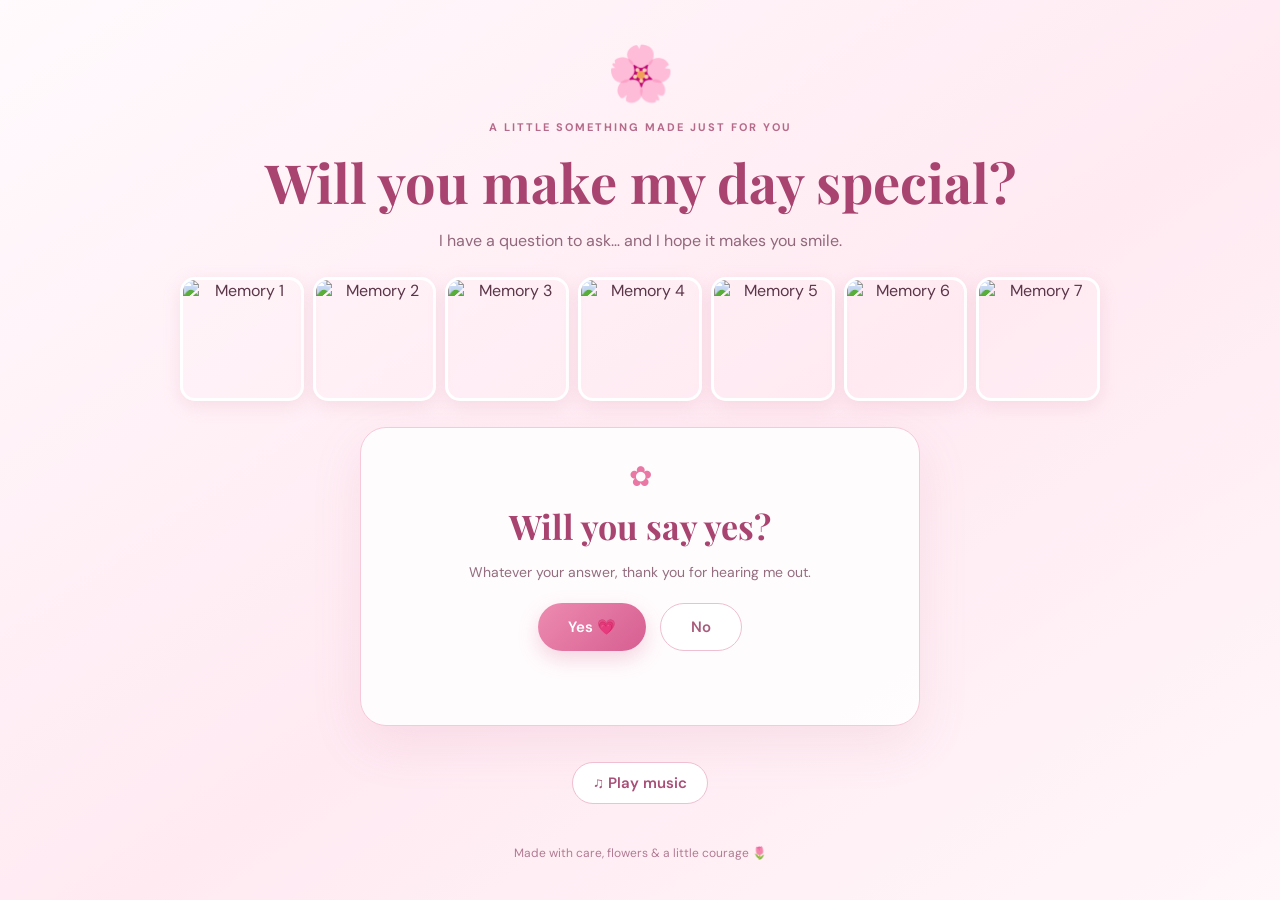
==== index.html @ 8a0b137a "Add files via upload" ====
<!DOCTYPE html>
<html lang="en">
<head>
  <meta charset="UTF-8">
  <meta name="viewport" content="width=device-width, initial-scale=1.0">
  <title>A Little Question for You 🌷</title>
  <link rel="stylesheet" href="style.css">
</head>
<body>
  <div class="petals" aria-hidden="true"></div>
  <main class="page">
    <div class="flower">🌸</div>
    <p class="eyebrow">A little something made just for you</p>
    <h1>Will you make my day special?</h1>
    <p class="intro">I have a question to ask… and I hope it makes you smile.</p>

    <section class="gallery" aria-label="Our memories">
      <img src="assets/images/a.jpg" alt="Memory 1">
      <img src="assets/images/b.jpg" alt="Memory 2">
      <img src="assets/images/c.jpg" alt="Memory 3">
      <img src="assets/images/d.jpg" alt="Memory 4">
      <img src="assets/images/e.jpg" alt="Memory 5">
      <img src="assets/images/f.jpg" alt="Memory 6">
      <img src="assets/images/g.jpg" alt="Memory 7">
    </section>

    <div class="question-card">
      <div class="tiny-flower">✿</div>
      <h2>Will you say yes?</h2>
      <p class="subtext">Whatever your answer, thank you for hearing me out.</p>
      <div class="actions">
        <button id="yesBtn" class="yes-btn">Yes 💗</button>
        <button id="noBtn" class="no-btn">No</button>
      </div>
      <p id="response" class="response" aria-live="polite"></p>
    </div>

    <button id="musicBtn" class="music-btn" type="button">♫ Play music</button>
    <audio id="bgMusic" src="assets/music/music.mp3" loop></audio>
    <footer>Made with care, flowers & a little courage 🌷</footer>
  </main>
  <script src="script.js"></script>
</body>
</html>
---- style.css ----
@import url('https://fonts.googleapis.com/css2?family=DM+Sans:wght@400;500;600;700&family=Playfair+Display:wght@600;700&display=swap');
:root{--pink:#e978a4;--deep:#b84f7c;--pale:#fff0f5;--ink:#5b3548}
*{box-sizing:border-box}
body{margin:0;min-height:100vh;color:var(--ink);font-family:'DM Sans',sans-serif;background:linear-gradient(145deg,#fffafd,#ffeaf2 55%,#fff7fa);overflow-x:hidden}
.page{width:min(920px,92%);margin:auto;padding:38px 0 24px;text-align:center;position:relative}
.flower{font-size:54px;animation:float 3s ease-in-out infinite}
.eyebrow{letter-spacing:2px;text-transform:uppercase;font-size:11px;color:#b66a89;font-weight:700}
h1,h2{font-family:'Playfair Display',serif}
h1{font-size:clamp(32px,6vw,54px);margin:12px 0;color:#a94470}
.intro{color:#93677b;margin:0 auto 25px;max-width:520px}
.gallery{display:grid;grid-template-columns:repeat(7,1fr);gap:9px;margin:26px 0}
.gallery img{width:100%;aspect-ratio:1;object-fit:cover;border-radius:15px;border:3px solid white;box-shadow:0 5px 18px #d78ba533}
.question-card{max-width:560px;margin:20px auto;padding:30px 22px;background:#ffffffd9;border:1px solid #f6c8d9;border-radius:26px;box-shadow:0 18px 50px #c96d9220}
.tiny-flower{font-size:28px;color:var(--pink)}
h2{font-size:34px;margin:8px 0;color:#a94470}
.subtext{font-size:14px;color:#946d7f}
.actions{display:flex;justify-content:center;gap:14px;margin-top:22px;flex-wrap:wrap}
button{font:600 15px 'DM Sans',sans-serif;border:0;border-radius:999px;padding:13px 30px;cursor:pointer;transition:transform .18s,box-shadow .18s}
button:hover{transform:translateY(-2px)}
.yes-btn{background:linear-gradient(135deg,#ed8bb0,#d65e91);color:white;box-shadow:0 8px 20px #d65e9140}
.no-btn{background:#fff;color:#a85c7b;border:1px solid #efbfd1}
.response{min-height:26px;margin:18px 0 0;color:#b34878;font-weight:600}
.music-btn{margin:16px auto;background:#fff;color:#a84e77;border:1px solid #f0bfd1;padding:10px 20px}
footer{font-size:12px;color:#b17b92;margin-top:25px}
@keyframes float{50%{transform:translateY(-8px) rotate(5deg)}}
@media(max-width:650px){.gallery{grid-template-columns:repeat(4,1fr)}.gallery img:nth-child(n+5){display:none}.question-card{padding:25px 16px}}
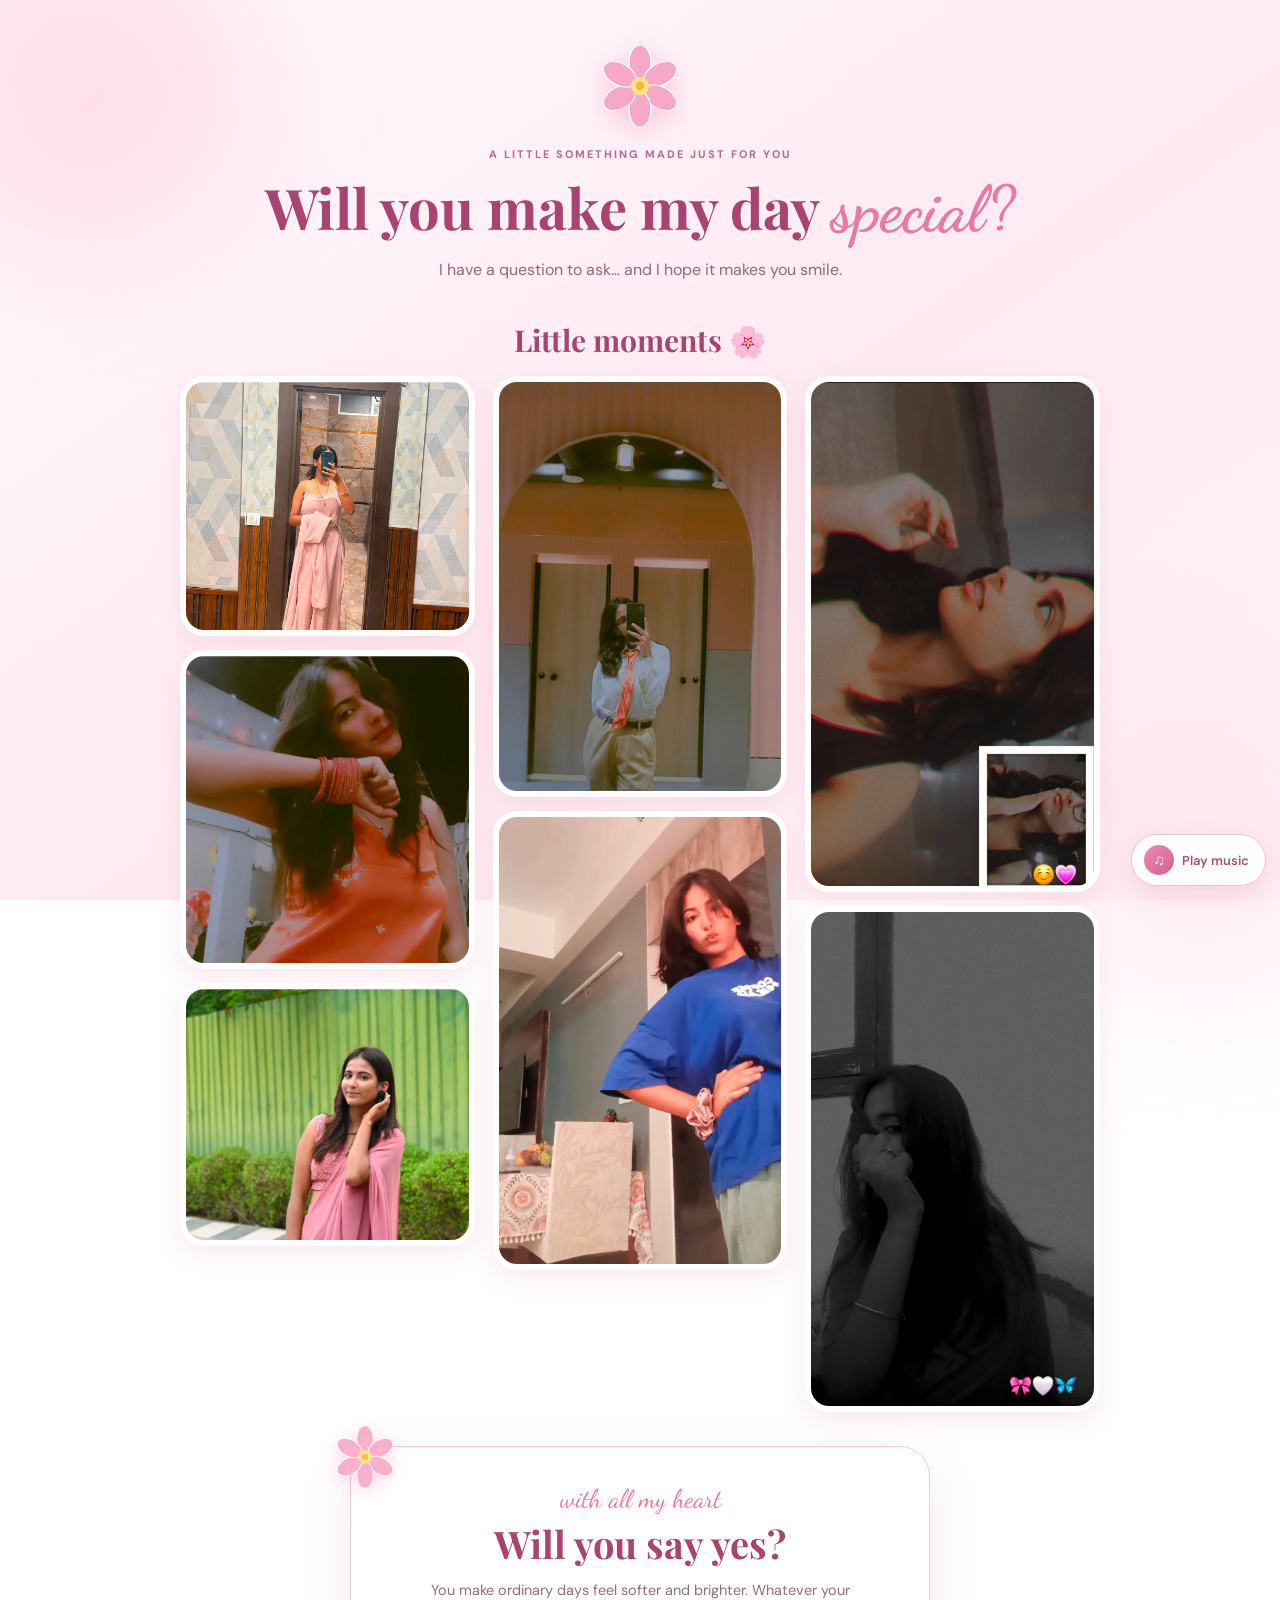
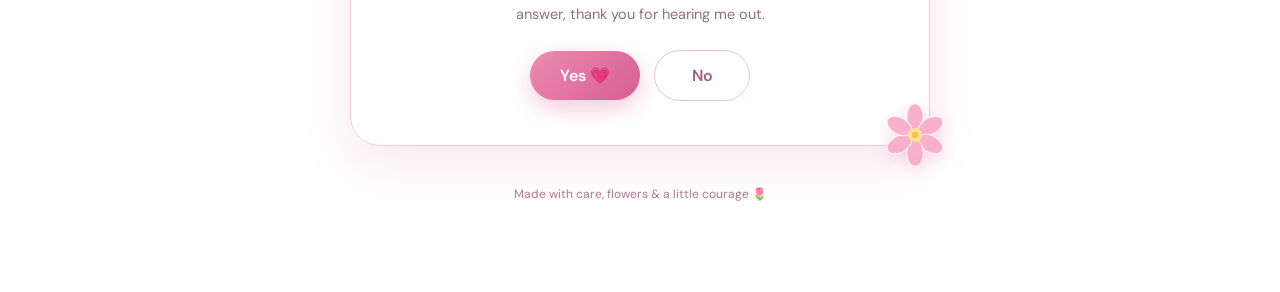
==== commit def658a0: "Enhance index.html with new features and structure Added theme color meta tag, improved accessibilit" ====
--- a/index.html
+++ b/index.html
@@ -3,42 +3,126 @@
 <head>
   <meta charset="UTF-8">
   <meta name="viewport" content="width=device-width, initial-scale=1.0">
+  <meta name="theme-color" content="#ffeaf2">
   <title>A Little Question for You 🌷</title>
+  <link rel="preconnect" href="https://fonts.googleapis.com">
+  <link rel="preconnect" href="https://fonts.gstatic.com" crossorigin>
+  <link href="https://fonts.googleapis.com/css2?family=DM+Sans:wght@400;500;600;700&family=Dancing+Script:wght@600;700&family=Playfair+Display:wght@600;700&display=swap" rel="stylesheet">
   <link rel="stylesheet" href="style.css">
 </head>
 <body>
-  <div class="petals" aria-hidden="true"></div>
+
+  <!-- Reusable flower illustration -->
+  <svg width="0" height="0" style="position:absolute" aria-hidden="true">
+    <defs>
+      <symbol id="flower" viewBox="0 0 100 100">
+        <g fill="#f7a8c6" stroke="#fff" stroke-width="1.5">
+          <ellipse cx="50" cy="22" rx="13" ry="21"/>
+          <ellipse cx="50" cy="22" rx="13" ry="21" transform="rotate(60 50 50)"/>
+          <ellipse cx="50" cy="22" rx="13" ry="21" transform="rotate(120 50 50)"/>
+          <ellipse cx="50" cy="22" rx="13" ry="21" transform="rotate(180 50 50)"/>
+          <ellipse cx="50" cy="22" rx="13" ry="21" transform="rotate(240 50 50)"/>
+          <ellipse cx="50" cy="22" rx="13" ry="21" transform="rotate(300 50 50)"/>
+        </g>
+        <circle cx="50" cy="50" r="11" fill="#ffe08a"/>
+        <circle cx="50" cy="50" r="5" fill="#f4b942"/>
+      </symbol>
+    </defs>
+  </svg>
+
+  <div class="glow glow-a" aria-hidden="true"></div>
+  <div class="glow glow-b" aria-hidden="true"></div>
+  <div id="petals" class="petals" aria-hidden="true"></div>
+
+  <!-- Music player -->
+  <button id="musicBtn" class="music-btn" type="button" aria-label="Play music">
+    <span class="music-icon" aria-hidden="true">♫</span>
+    <span id="musicLabel" class="music-label">Play music</span>
+  </button>
+  <audio id="bgMusic" src="assets/music/music.mp3" loop preload="none"></audio>
+
   <main class="page">
-    <div class="flower">🌸</div>
-    <p class="eyebrow">A little something made just for you</p>
-    <h1>Will you make my day special?</h1>
-    <p class="intro">I have a question to ask… and I hope it makes you smile.</p>
 
-    <section class="gallery" aria-label="Our memories">
-      <img src="assets/images/a.jpg" alt="Memory 1">
-      <img src="assets/images/b.jpg" alt="Memory 2">
-      <img src="assets/images/c.jpg" alt="Memory 3">
-      <img src="assets/images/d.jpg" alt="Memory 4">
-      <img src="assets/images/e.jpg" alt="Memory 5">
-      <img src="assets/images/f.jpg" alt="Memory 6">
-      <img src="assets/images/g.jpg" alt="Memory 7">
+    <!-- Hero -->
+    <header class="hero">
+      <svg class="hero-flower" aria-hidden="true"><use href="#flower"/></svg>
+      <p class="eyebrow">A little something made just for you</p>
+      <h1>Will you make my day <span class="script">special?</span></h1>
+      <p class="intro">I have a question to ask… and I hope it makes you smile.</p>
+    </header>
+
+    <!-- Gallery -->
+    <section class="section" aria-labelledby="memTitle">
+      <h2 id="memTitle" class="section-title">Little moments 🌸</h2>
+      <div id="gallery" class="gallery">
+        <figure data-name="a.jpg"><img src="assets/images/a.jpg" alt="Memory 1" loading="lazy" decoding="async"></figure>
+        <figure data-name="b.jpg"><img src="assets/images/b.jpg" alt="Memory 2" loading="lazy" decoding="async"></figure>
+        <figure data-name="c.jpg"><img src="assets/images/c.jpg" alt="Memory 3" loading="lazy" decoding="async"></figure>
+        <figure data-name="d.jpg"><img src="assets/images/d.jpg" alt="Memory 4" loading="lazy" decoding="async"></figure>
+        <figure data-name="e.jpg"><img src="assets/images/e.jpg" alt="Memory 5" loading="lazy" decoding="async"></figure>
+        <figure data-name="f.jpg"><img src="assets/images/f.jpg" alt="Memory 6" loading="lazy" decoding="async"></figure>
+        <figure data-name="g.jpg"><img src="assets/images/g.jpg" alt="Memory 7" loading="lazy" decoding="async"></figure>
+      </div>
     </section>
 
-    <div class="question-card">
-      <div class="tiny-flower">✿</div>
-      <h2>Will you say yes?</h2>
-      <p class="subtext">Whatever your answer, thank you for hearing me out.</p>
-      <div class="actions">
-        <button id="yesBtn" class="yes-btn">Yes 💗</button>
-        <button id="noBtn" class="no-btn">No</button>
+    <!-- Proposal card -->
+    <section class="section" aria-labelledby="askTitle">
+      <div id="card" class="card">
+        <svg class="corner corner-tl" aria-hidden="true"><use href="#flower"/></svg>
+        <svg class="corner corner-br" aria-hidden="true"><use href="#flower"/></svg>
+
+        <p class="script card-script">with all my heart</p>
+        <h2 id="askTitle" class="card-title">Will you say yes?</h2>
+        <p class="subtext">You make ordinary days feel softer and brighter. Whatever your answer, thank you for hearing me out.</p>
+
+        <div id="reasonBox" class="reason-box" hidden>
+          <div class="counter-row">
+            <span id="counter" class="counter">0 / 100</span>
+          </div>
+          <div class="progress" role="progressbar" aria-valuemin="0" aria-valuemax="100" aria-valuenow="0">
+            <div id="bar" class="bar"></div>
+          </div>
+          <p id="reasonText" class="reason-text" aria-live="polite"></p>
+        </div>
+
+        <div id="finalMsg" class="final-msg" hidden>
+          <p>💗 You've read all 100 reasons now.</p>
+          <p>Whatever you choose is completely yours, and I'll respect it. Thank you for giving this your time. Both buttons are still here for you.</p>
+        </div>
+
+        <div class="actions">
+          <button id="yesBtn" class="btn yes-btn" type="button">Yes 💗</button>
+          <button id="noBtn" class="btn no-btn" type="button">No</button>
+        </div>
       </div>
-      <p id="response" class="response" aria-live="polite"></p>
+    </section>
+
+    <footer class="footer">Made with care, flowers &amp; a little courage 🌷</footer>
+  </main>
+
+  <!-- Lightbox -->
+  <div id="lightbox" class="lightbox" role="dialog" aria-modal="true" aria-label="Photo preview" hidden>
+    <button id="lbClose" class="lb-btn lb-close" type="button" aria-label="Close">✕</button>
+    <button id="lbPrev" class="lb-btn lb-prev" type="button" aria-label="Previous photo">‹</button>
+    <figure class="lb-figure">
+      <img id="lbImg" src="" alt="">
+      <figcaption id="lbCap" class="lb-cap"></figcaption>
+    </figure>
+    <button id="lbNext" class="lb-btn lb-next" type="button" aria-label="Next photo">›</button>
+  </div>
+
+  <!-- YES success screen -->
+  <div id="success" class="success" role="dialog" aria-modal="true" aria-labelledby="successTitle" hidden>
+    <div id="hearts" class="hearts" aria-hidden="true"></div>
+    <div class="success-card">
+      <svg class="success-flower" aria-hidden="true"><use href="#flower"/></svg>
+      <h2 id="successTitle" class="success-title">Thank you 💖</h2>
+      <p class="success-text">You just made me the happiest person today. I promise to make you smile, every single day.</p>
+      <p class="success-sub">This moment is going to stay with me forever. 🌷</p>
+      <button id="successClose" class="btn yes-btn" type="button">Back to our memories</button>
     </div>
+  </div>
 
-    <button id="musicBtn" class="music-btn" type="button">♫ Play music</button>
-    <audio id="bgMusic" src="assets/music/music.mp3" loop></audio>
-    <footer>Made with care, flowers & a little courage 🌷</footer>
-  </main>
   <script src="script.js"></script>
 </body>
 </html>
--- a/style.css
+++ b/style.css
@@ -1,26 +1,198 @@
-@import url('https://fonts.googleapis.com/css2?family=DM+Sans:wght@400;500;600;700&family=Playfair+Display:wght@600;700&display=swap');
-:root{--pink:#e978a4;--deep:#b84f7c;--pale:#fff0f5;--ink:#5b3548}
-*{box-sizing:border-box}
-body{margin:0;min-height:100vh;color:var(--ink);font-family:'DM Sans',sans-serif;background:linear-gradient(145deg,#fffafd,#ffeaf2 55%,#fff7fa);overflow-x:hidden}
-.page{width:min(920px,92%);margin:auto;padding:38px 0 24px;text-align:center;position:relative}
-.flower{font-size:54px;animation:float 3s ease-in-out infinite}
-.eyebrow{letter-spacing:2px;text-transform:uppercase;font-size:11px;color:#b66a89;font-weight:700}
-h1,h2{font-family:'Playfair Display',serif}
-h1{font-size:clamp(32px,6vw,54px);margin:12px 0;color:#a94470}
-.intro{color:#93677b;margin:0 auto 25px;max-width:520px}
-.gallery{display:grid;grid-template-columns:repeat(7,1fr);gap:9px;margin:26px 0}
-.gallery img{width:100%;aspect-ratio:1;object-fit:cover;border-radius:15px;border:3px solid white;box-shadow:0 5px 18px #d78ba533}
-.question-card{max-width:560px;margin:20px auto;padding:30px 22px;background:#ffffffd9;border:1px solid #f6c8d9;border-radius:26px;box-shadow:0 18px 50px #c96d9220}
-.tiny-flower{font-size:28px;color:var(--pink)}
-h2{font-size:34px;margin:8px 0;color:#a94470}
-.subtext{font-size:14px;color:#946d7f}
-.actions{display:flex;justify-content:center;gap:14px;margin-top:22px;flex-wrap:wrap}
-button{font:600 15px 'DM Sans',sans-serif;border:0;border-radius:999px;padding:13px 30px;cursor:pointer;transition:transform .18s,box-shadow .18s}
-button:hover{transform:translateY(-2px)}
-.yes-btn{background:linear-gradient(135deg,#ed8bb0,#d65e91);color:white;box-shadow:0 8px 20px #d65e9140}
-.no-btn{background:#fff;color:#a85c7b;border:1px solid #efbfd1}
-.response{min-height:26px;margin:18px 0 0;color:#b34878;font-weight:600}
-.music-btn{margin:16px auto;background:#fff;color:#a84e77;border:1px solid #f0bfd1;padding:10px 20px}
-footer{font-size:12px;color:#b17b92;margin-top:25px}
-@keyframes float{50%{transform:translateY(-8px) rotate(5deg)}}
-@media(max-width:650px){.gallery{grid-template-columns:repeat(4,1fr)}.gallery img:nth-child(n+5){display:none}.question-card{padding:25px 16px}}
+:root{
+  --pink:#e978a4;
+  --pink-soft:#f7a8c6;
+  --deep:#b84f7c;
+  --pale:#fff0f5;
+  --ink:#5b3548;
+  --muted:#93677b;
+  --card:#ffffffe6;
+  --shadow:0 18px 50px #c96d9226;
+}
+*{box-sizing:border-box;-webkit-tap-highlight-color:transparent}
+html{scroll-behavior:smooth}
+body{
+  margin:0;min-height:100vh;color:var(--ink);
+  font-family:'DM Sans',system-ui,sans-serif;
+  background:linear-gradient(145deg,#fffafd,#ffeaf2 55%,#fff7fa);
+  background-attachment:fixed;
+  overflow-x:hidden;
+}
+[hidden]{display:none !important}
+h1,h2{font-family:'Playfair Display',serif;margin:0}
+.script{font-family:'Dancing Script',cursive}
+
+/* Soft glowing blobs */
+.glow{position:fixed;width:340px;height:340px;border-radius:50%;filter:blur(70px);opacity:.45;pointer-events:none;z-index:0;animation:glow 9s ease-in-out infinite}
+.glow-a{background:#ffc2da;top:-90px;left:-90px}
+.glow-b{background:#ffd9e8;bottom:-100px;right:-90px;animation-delay:-4s}
+@keyframes glow{50%{transform:scale(1.18)}}
+
+/* Falling petals */
+.petals{position:fixed;inset:0;pointer-events:none;overflow:hidden;z-index:1}
+.petal{
+  position:absolute;top:-40px;opacity:0;will-change:transform;
+  animation:fall linear infinite;
+}
+@keyframes fall{
+  0%{transform:translate3d(0,-40px,0) rotate(0deg);opacity:0}
+  10%{opacity:.85}
+  90%{opacity:.7}
+  100%{transform:translate3d(var(--drift,40px),108vh,0) rotate(540deg);opacity:0}
+}
+
+.page{position:relative;z-index:2;width:min(920px,92%);margin:0 auto;padding:34px 0 40px;text-align:center}
+
+/* Hero */
+.hero{padding:10px 0 6px}
+.hero-flower{width:84px;height:84px;animation:spin 18s linear infinite;filter:drop-shadow(0 6px 12px #e978a455)}
+@keyframes spin{to{transform:rotate(360deg)}}
+.eyebrow{letter-spacing:2px;text-transform:uppercase;font-size:11px;color:#b66a89;font-weight:700;margin:14px 0 0}
+h1{font-size:clamp(32px,7vw,56px);margin:12px 0;color:#a94470;line-height:1.15}
+h1 .script{font-size:1.15em;color:var(--pink);font-weight:700}
+.intro{color:var(--muted);margin:0 auto;max-width:520px}
+
+/* Sections */
+.section{margin-top:34px}
+.section-title{font-size:clamp(22px,4.5vw,30px);color:#a94470;margin-bottom:16px}
+
+/* Gallery (original proportions, no cropping) */
+.gallery{columns:2;column-gap:14px}
+@media(min-width:700px){.gallery{columns:3;column-gap:18px}}
+.gallery figure{
+  break-inside:avoid;margin:0 0 14px;padding:6px;background:#fff;
+  border-radius:24px;box-shadow:0 8px 24px #d78ba52e;cursor:zoom-in;
+  opacity:0;transform:translateY(26px) scale(.97);
+  transition:opacity .7s ease,transform .7s ease,box-shadow .3s ease;
+}
+.gallery figure.show{opacity:1;transform:none}
+.gallery figure.show:hover{transform:translateY(-4px) scale(1.02);box-shadow:0 14px 34px #d78ba54d}
+.gallery img{display:block;width:100%;height:auto;border-radius:18px}
+.gallery figure.missing{cursor:default}
+.gallery figure.missing img{display:none}
+.gallery figure.missing::after{
+  content:attr(data-name);display:grid;place-items:center;min-height:190px;
+  border-radius:18px;background:linear-gradient(135deg,#ffe3ee,#fff6fa);
+  color:#c27a98;font-weight:600;
+}
+
+/* Card */
+.card{
+  position:relative;max-width:580px;margin:0 auto;padding:36px 22px 30px;
+  background:var(--card);border:1px solid #f6c8d9;border-radius:30px;
+  box-shadow:var(--shadow);backdrop-filter:blur(6px);-webkit-backdrop-filter:blur(6px);
+}
+.corner{position:absolute;width:64px;height:64px;opacity:.9;pointer-events:none;filter:drop-shadow(0 4px 8px #e978a44d)}
+.corner-tl{top:-22px;left:-18px;animation:spin 22s linear infinite}
+.corner-br{bottom:-22px;right:-18px;animation:spin 26s linear infinite reverse}
+.card-script{font-size:26px;color:var(--pink);margin:0}
+.card-title{font-size:clamp(28px,6vw,38px);color:#a94470;margin:4px 0 10px}
+.subtext{font-size:14.5px;line-height:1.6;color:#946d7f;margin:0 auto;max-width:430px}
+
+/* NO reasons */
+.reason-box{margin-top:20px;padding:16px 14px;background:var(--pale);border-radius:20px;border:1px solid #f6d3e0}
+.counter{font-size:13px;font-weight:700;color:var(--deep);letter-spacing:1px}
+.progress{height:7px;margin:9px 0 12px;background:#fadbe7;border-radius:99px;overflow:hidden}
+.bar{height:100%;width:0;border-radius:99px;background:linear-gradient(90deg,#f7a8c6,#d65e91);transition:width .5s ease}
+.reason-text{margin:0;min-height:52px;display:flex;align-items:center;justify-content:center;font-size:16px;line-height:1.5;font-weight:600;color:#b34878}
+.reason-text.swap{animation:swapIn .55s ease}
+@keyframes swapIn{from{opacity:0;transform:translateY(12px) scale(.97)}to{opacity:1;transform:none}}
+
+.final-msg{margin-top:16px;padding:16px;border-radius:20px;background:linear-gradient(135deg,#fff,#ffeaf2);border:1px solid #f3bcd1;color:#a94470;animation:swapIn .8s ease}
+.final-msg p{margin:0 0 8px;line-height:1.55;font-size:14.5px}
+.final-msg p:first-child{font-weight:700;font-size:16px}
+.final-msg p:last-child{margin:0}
+
+/* Buttons */
+.actions{display:flex;justify-content:center;align-items:center;gap:14px;margin-top:24px;padding-bottom:14px;flex-wrap:nowrap}
+.btn{
+  font:600 16px 'DM Sans',sans-serif;border:0;border-radius:999px;
+  padding:14px 30px;min-height:48px;min-width:96px;cursor:pointer;
+  transition:transform .35s cubic-bezier(.3,1.4,.5,1),box-shadow .2s;
+}
+.yes-btn{background:linear-gradient(135deg,#ed8bb0,#d65e91);color:#fff;box-shadow:0 8px 22px #d65e9150}
+.yes-btn:hover{transform:translateY(-2px) scale(1.04);box-shadow:0 12px 28px #d65e9166}
+.yes-btn:disabled{opacity:.9;cursor:default;transform:none}
+.no-btn{
+  background:#fff;color:#a85c7b;border:1px solid #efbfd1;
+  transform:translate(var(--tx,0px),var(--ty,0px));
+}
+.no-btn:hover{transform:translate(var(--tx,0px),var(--ty,0px)) scale(1.04)}
+.btn:active{filter:brightness(.97)}
+.btn:focus-visible,.music-btn:focus-visible,.lb-btn:focus-visible{outline:3px solid #f08ab3;outline-offset:3px}
+
+.card.answered .no-btn{display:none}
+
+/* Music */
+.music-btn{
+  position:fixed;right:14px;bottom:14px;z-index:60;display:flex;align-items:center;gap:8px;
+  padding:10px 16px 10px 12px;border:1px solid #f0bfd1;border-radius:999px;
+  background:#ffffffee;color:#a84e77;font:600 13px 'DM Sans',sans-serif;cursor:pointer;
+  box-shadow:0 8px 22px #d78ba53d;backdrop-filter:blur(6px);-webkit-backdrop-filter:blur(6px);
+}
+.music-icon{
+  display:grid;place-items:center;width:30px;height:30px;border-radius:50%;
+  background:linear-gradient(135deg,#ed8bb0,#d65e91);color:#fff;font-size:15px;
+}
+.music-btn.playing .music-icon{animation:pulse 1.4s ease-in-out infinite}
+@keyframes pulse{50%{transform:scale(1.18);box-shadow:0 0 0 7px #e978a42b}}
+
+.footer{font-size:12px;color:#b17b92;margin-top:40px;padding-bottom:50px}
+
+/* Lightbox */
+.lightbox{
+  position:fixed;inset:0;z-index:90;display:flex;align-items:center;justify-content:center;
+  background:#3d1a2ceb;animation:fadeIn .3s ease;
+}
+.lb-figure{margin:0;max-width:92vw;text-align:center}
+.lb-figure img{
+  display:block;max-width:92vw;max-height:80vh;width:auto;height:auto;
+  border:6px solid #fff;border-radius:22px;box-shadow:0 20px 60px #0006;
+  animation:zoomIn .35s ease;
+}
+.lb-cap{margin-top:12px;color:#ffd9e8;font-size:13px}
+.lb-btn{
+  position:absolute;border:0;cursor:pointer;color:#fff;background:#ffffff26;
+  width:46px;height:46px;border-radius:50%;font-size:24px;line-height:1;
+  display:grid;place-items:center;transition:background .2s;
+}
+.lb-btn:hover{background:#ffffff45}
+.lb-close{top:16px;right:16px;font-size:18px}
+.lb-prev{left:10px;top:50%;transform:translateY(-50%)}
+.lb-next{right:10px;top:50%;transform:translateY(-50%)}
+@keyframes fadeIn{from{opacity:0}to{opacity:1}}
+@keyframes zoomIn{from{opacity:0;transform:scale(.92)}to{opacity:1;transform:none}}
+
+/* Success screen */
+.success{
+  position:fixed;inset:0;z-index:100;display:flex;align-items:center;justify-content:center;padding:20px;
+  background:radial-gradient(circle at 50% 30%,#fff5f9,#ffd3e5 70%,#ffc0d8);
+  animation:fadeIn .6s ease;overflow:hidden;
+}
+.hearts{position:absolute;inset:0;pointer-events:none}
+.heart{position:absolute;bottom:-50px;opacity:0;will-change:transform;animation:rise linear infinite}
+@keyframes rise{
+  0%{transform:translate3d(0,0,0) scale(.7);opacity:0}
+  12%{opacity:.9}
+  100%{transform:translate3d(var(--drift,30px),-112vh,0) scale(1.15);opacity:0}
+}
+.success-card{
+  position:relative;max-width:460px;padding:34px 24px;text-align:center;
+  background:#ffffffdd;border:1px solid #f6c8d9;border-radius:32px;
+  box-shadow:0 24px 70px #c96d9240;animation:pop .8s cubic-bezier(.2,1.3,.4,1);
+}
+@keyframes pop{from{opacity:0;transform:scale(.7)}to{opacity:1;transform:none}}
+.success-flower{width:90px;height:90px;animation:spin 14s linear infinite;filter:drop-shadow(0 6px 14px #e978a466)}
+.success-title{font-size:clamp(32px,8vw,44px);color:#a94470;margin:10px 0}
+.success-text{font-size:17px;line-height:1.6;color:#7a4a60;margin:0 0 10px}
+.success-sub{font-size:14px;color:#a97890;margin:0 0 22px}
+
+@media(max-width:480px){
+  .page{padding-top:26px}
+  .card{padding:32px 16px 26px}
+  .btn{padding:13px 26px}
+  .music-label{display:none}
+  .music-btn{padding:8px}
+}
+@media(prefers-reduced-motion:reduce){
+  *,*::before,*::after{animation-duration:.01ms !important;animation-iteration-count:1 !important;transition-duration:.01ms !important}
+}
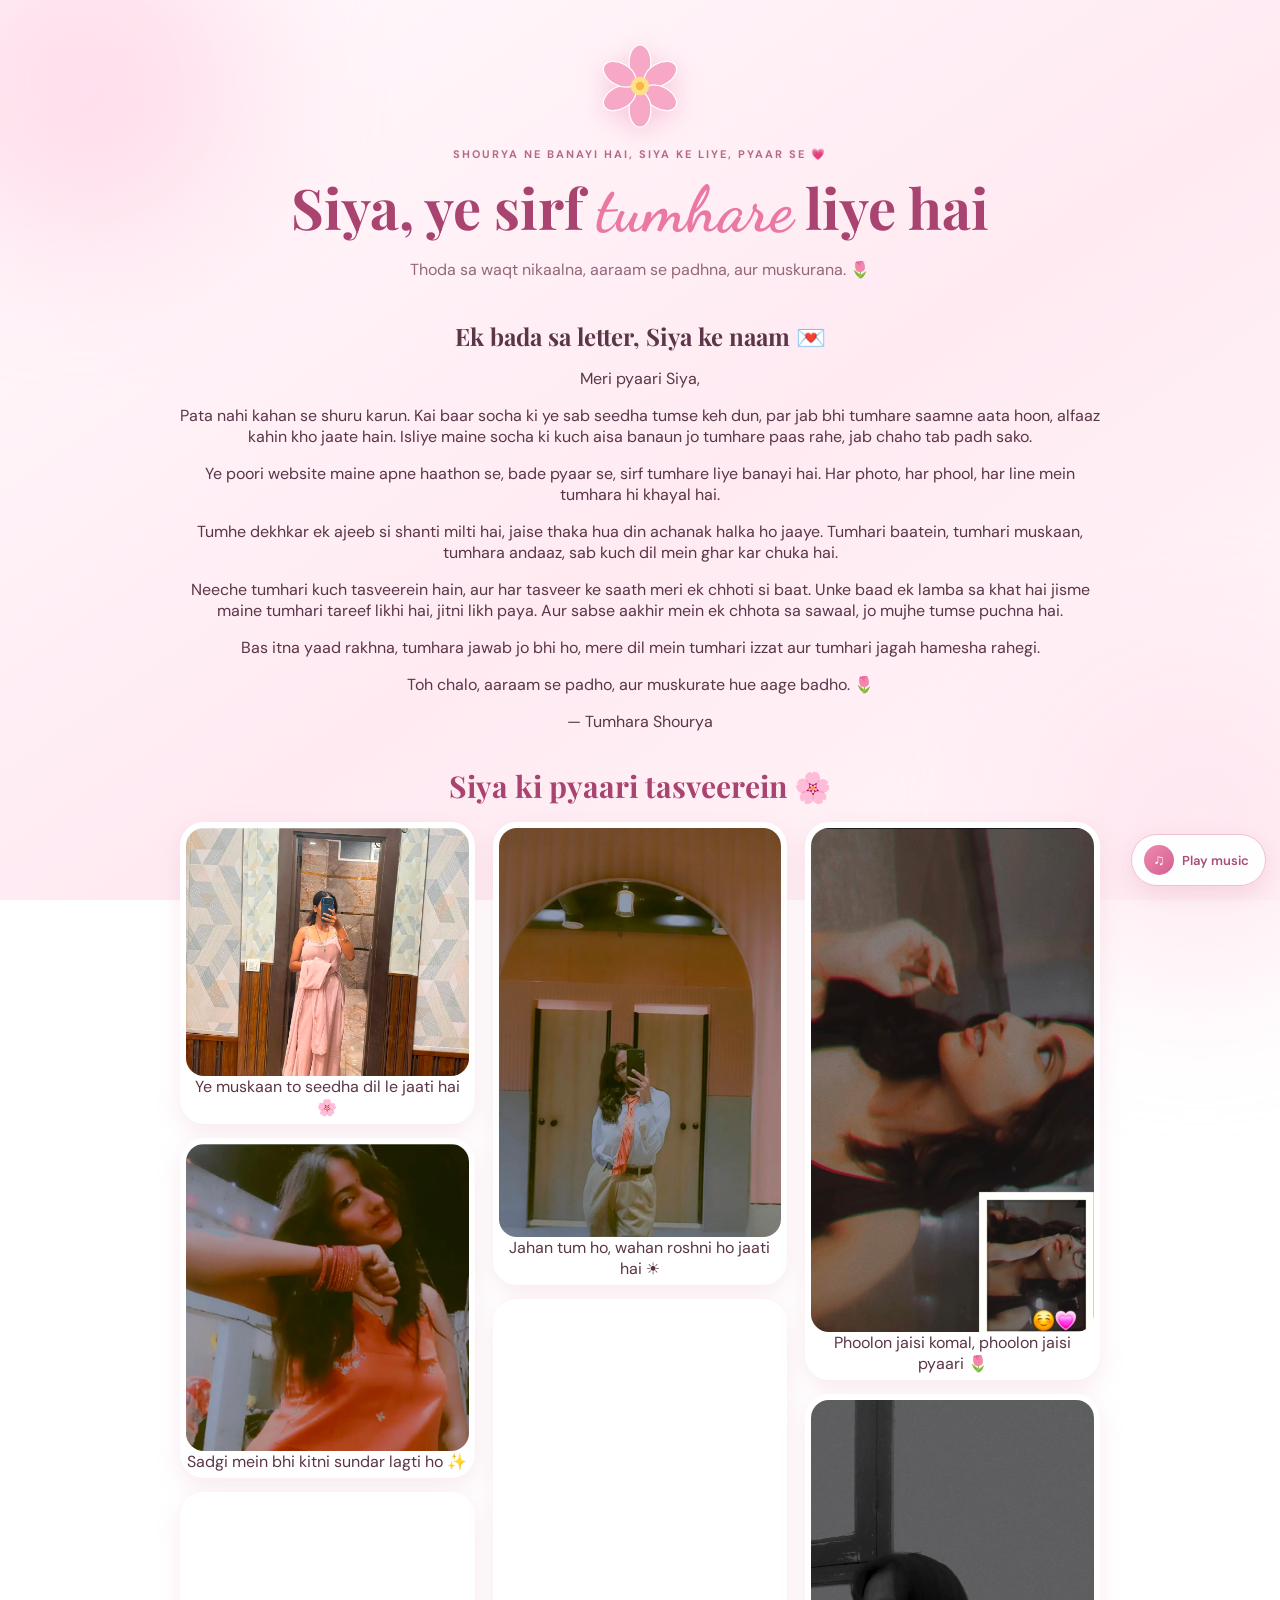
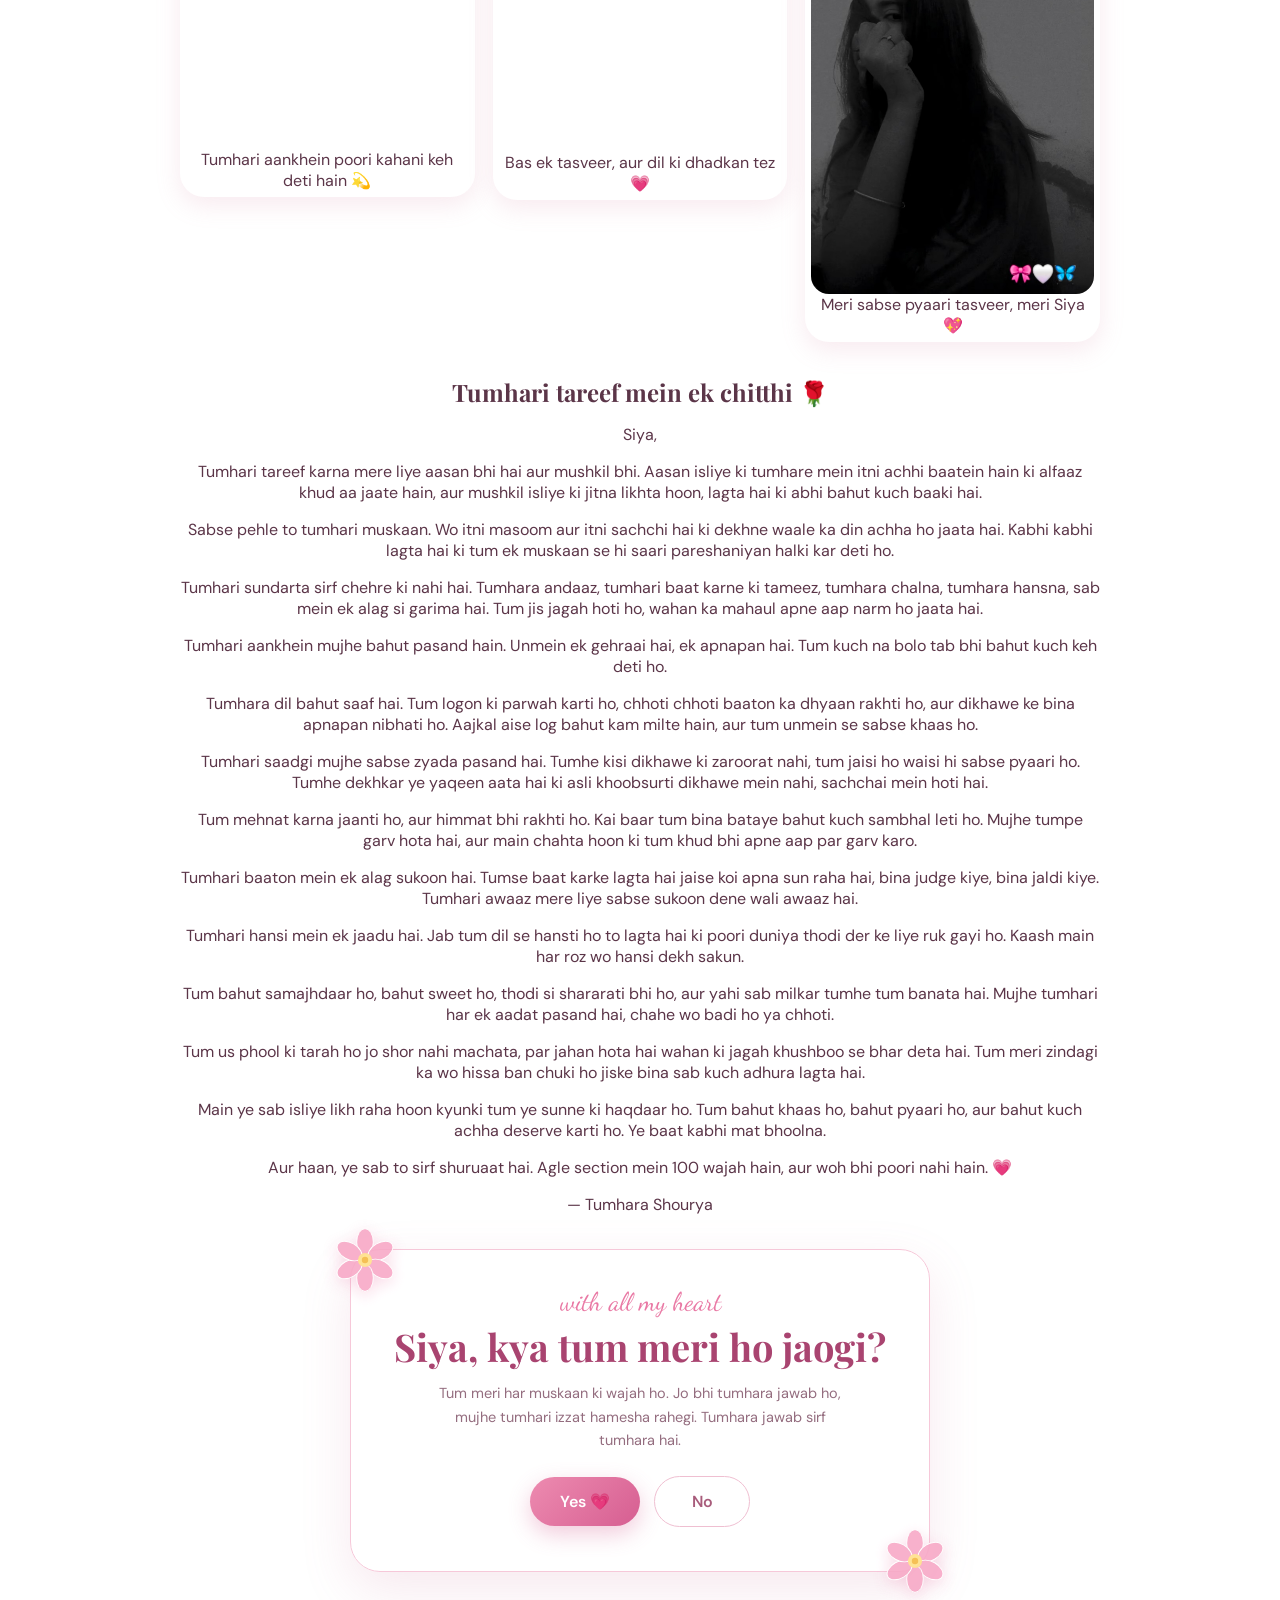
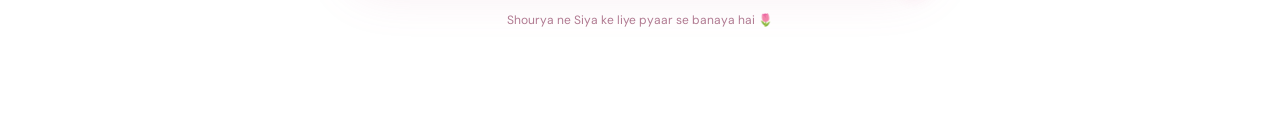
==== commit 0cbed0f1: "Update index.html with personalized content" ====
--- a/index.html
+++ b/index.html
@@ -4,7 +4,7 @@
   <meta charset="UTF-8">
   <meta name="viewport" content="width=device-width, initial-scale=1.0">
   <meta name="theme-color" content="#ffeaf2">
-  <title>A Little Question for You 🌷</title>
+  <title>Siya, ye tumhare liye hai 🌷</title>
   <link rel="preconnect" href="https://fonts.googleapis.com">
   <link rel="preconnect" href="https://fonts.gstatic.com" crossorigin>
   <link href="https://fonts.googleapis.com/css2?family=DM+Sans:wght@400;500;600;700&family=Dancing+Script:wght@600;700&family=Playfair+Display:wght@600;700&display=swap" rel="stylesheet">
@@ -46,23 +46,81 @@
     <!-- Hero -->
     <header class="hero">
       <svg class="hero-flower" aria-hidden="true"><use href="#flower"/></svg>
-      <p class="eyebrow">A little something made just for you</p>
-      <h1>Will you make my day <span class="script">special?</span></h1>
-      <p class="intro">I have a question to ask… and I hope it makes you smile.</p>
+      <p class="eyebrow">Shourya ne banayi hai, Siya ke liye, pyaar se 💗</p>
+      <h1>Siya, ye sirf <span class="script">tumhare</span> liye hai</h1>
+      <p class="intro">Thoda sa waqt nikaalna, aaraam se padhna, aur muskurana. 🌷</p>
     </header>
 
-    <!-- Gallery -->
+    <!-- Big opening letter -->
+    <section class="section" aria-labelledby="openTitle">
+      <article class="letter">
+        <h2 id="openTitle" class="letter-title">Ek bada sa letter, Siya ke naam 💌</h2>
+        <p>Meri pyaari Siya,</p>
+        <p>Pata nahi kahan se shuru karun. Kai baar socha ki ye sab seedha tumse keh dun, par jab bhi tumhare saamne aata hoon, alfaaz kahin kho jaate hain. Isliye maine socha ki kuch aisa banaun jo tumhare paas rahe, jab chaho tab padh sako.</p>
+        <p>Ye poori website maine apne haathon se, bade pyaar se, sirf tumhare liye banayi hai. Har photo, har phool, har line mein tumhara hi khayal hai.</p>
+        <p>Tumhe dekhkar ek ajeeb si shanti milti hai, jaise thaka hua din achanak halka ho jaaye. Tumhari baatein, tumhari muskaan, tumhara andaaz, sab kuch dil mein ghar kar chuka hai.</p>
+        <p>Neeche tumhari kuch tasveerein hain, aur har tasveer ke saath meri ek chhoti si baat. Unke baad ek lamba sa khat hai jisme maine tumhari tareef likhi hai, jitni likh paya. Aur sabse aakhir mein ek chhota sa sawaal, jo mujhe tumse puchna hai.</p>
+        <p>Bas itna yaad rakhna, tumhara jawab jo bhi ho, mere dil mein tumhari izzat aur tumhari jagah hamesha rahegi.</p>
+        <p>Toh chalo, aaraam se padho, aur muskurate hue aage badho. 🌷</p>
+        <p class="sign">— Tumhara Shourya</p>
+      </article>
+    </section>
+
+    <!-- Gallery with captions -->
     <section class="section" aria-labelledby="memTitle">
-      <h2 id="memTitle" class="section-title">Little moments 🌸</h2>
+      <h2 id="memTitle" class="section-title">Siya ki pyaari tasveerein 🌸</h2>
       <div id="gallery" class="gallery">
-        <figure data-name="a.jpg"><img src="assets/images/a.jpg" alt="Memory 1" loading="lazy" decoding="async"></figure>
-        <figure data-name="b.jpg"><img src="assets/images/b.jpg" alt="Memory 2" loading="lazy" decoding="async"></figure>
-        <figure data-name="c.jpg"><img src="assets/images/c.jpg" alt="Memory 3" loading="lazy" decoding="async"></figure>
-        <figure data-name="d.jpg"><img src="assets/images/d.jpg" alt="Memory 4" loading="lazy" decoding="async"></figure>
-        <figure data-name="e.jpg"><img src="assets/images/e.jpg" alt="Memory 5" loading="lazy" decoding="async"></figure>
-        <figure data-name="f.jpg"><img src="assets/images/f.jpg" alt="Memory 6" loading="lazy" decoding="async"></figure>
-        <figure data-name="g.jpg"><img src="assets/images/g.jpg" alt="Memory 7" loading="lazy" decoding="async"></figure>
+        <figure data-name="a.jpg">
+          <img src="assets/images/a.jpg" alt="Siya, photo 1" loading="lazy" decoding="async">
+          <figcaption>Ye muskaan to seedha dil le jaati hai 🌸</figcaption>
+        </figure>
+        <figure data-name="b.jpg">
+          <img src="assets/images/b.jpg" alt="Siya, photo 2" loading="lazy" decoding="async">
+          <figcaption>Sadgi mein bhi kitni sundar lagti ho ✨</figcaption>
+        </figure>
+        <figure data-name="c.jpg">
+          <img src="assets/images/c.jpg" alt="Siya, photo 3" loading="lazy" decoding="async">
+          <figcaption>Tumhari aankhein poori kahani keh deti hain 💫</figcaption>
+        </figure>
+        <figure data-name="d.jpg">
+          <img src="assets/images/d.jpg" alt="Siya, photo 4" loading="lazy" decoding="async">
+          <figcaption>Jahan tum ho, wahan roshni ho jaati hai ☀️</figcaption>
+        </figure>
+        <figure data-name="e.jpg">
+          <img src="assets/images/e.jpg" alt="Siya, photo 5" loading="lazy" decoding="async">
+          <figcaption>Bas ek tasveer, aur dil ki dhadkan tez 💗</figcaption>
+        </figure>
+        <figure data-name="f.jpg">
+          <img src="assets/images/f.jpg" alt="Siya, photo 6" loading="lazy" decoding="async">
+          <figcaption>Phoolon jaisi komal, phoolon jaisi pyaari 🌷</figcaption>
+        </figure>
+        <figure data-name="g.jpg">
+          <img src="assets/images/g.jpg" alt="Siya, photo 7" loading="lazy" decoding="async">
+          <figcaption>Meri sabse pyaari tasveer, meri Siya 💖</figcaption>
+        </figure>
       </div>
+    </section>
+
+    <!-- Long praise letter -->
+    <section class="section" aria-labelledby="praiseTitle">
+      <article class="letter">
+        <h2 id="praiseTitle" class="letter-title">Tumhari tareef mein ek chitthi 🌹</h2>
+        <p>Siya,</p>
+        <p>Tumhari tareef karna mere liye aasan bhi hai aur mushkil bhi. Aasan isliye ki tumhare mein itni achhi baatein hain ki alfaaz khud aa jaate hain, aur mushkil isliye ki jitna likhta hoon, lagta hai ki abhi bahut kuch baaki hai.</p>
+        <p>Sabse pehle to tumhari muskaan. Wo itni masoom aur itni sachchi hai ki dekhne waale ka din achha ho jaata hai. Kabhi kabhi lagta hai ki tum ek muskaan se hi saari pareshaniyan halki kar deti ho.</p>
+        <p>Tumhari sundarta sirf chehre ki nahi hai. Tumhara andaaz, tumhari baat karne ki tameez, tumhara chalna, tumhara hansna, sab mein ek alag si garima hai. Tum jis jagah hoti ho, wahan ka mahaul apne aap narm ho jaata hai.</p>
+        <p>Tumhari aankhein mujhe bahut pasand hain. Unmein ek gehraai hai, ek apnapan hai. Tum kuch na bolo tab bhi bahut kuch keh deti ho.</p>
+        <p>Tumhara dil bahut saaf hai. Tum logon ki parwah karti ho, chhoti chhoti baaton ka dhyaan rakhti ho, aur dikhawe ke bina apnapan nibhati ho. Aajkal aise log bahut kam milte hain, aur tum unmein se sabse khaas ho.</p>
+        <p>Tumhari saadgi mujhe sabse zyada pasand hai. Tumhe kisi dikhawe ki zaroorat nahi, tum jaisi ho waisi hi sabse pyaari ho. Tumhe dekhkar ye yaqeen aata hai ki asli khoobsurti dikhawe mein nahi, sachchai mein hoti hai.</p>
+        <p>Tum mehnat karna jaanti ho, aur himmat bhi rakhti ho. Kai baar tum bina bataye bahut kuch sambhal leti ho. Mujhe tumpe garv hota hai, aur main chahta hoon ki tum khud bhi apne aap par garv karo.</p>
+        <p>Tumhari baaton mein ek alag sukoon hai. Tumse baat karke lagta hai jaise koi apna sun raha hai, bina judge kiye, bina jaldi kiye. Tumhari awaaz mere liye sabse sukoon dene wali awaaz hai.</p>
+        <p>Tumhari hansi mein ek jaadu hai. Jab tum dil se hansti ho to lagta hai ki poori duniya thodi der ke liye ruk gayi ho. Kaash main har roz wo hansi dekh sakun.</p>
+        <p>Tum bahut samajhdaar ho, bahut sweet ho, thodi si shararati bhi ho, aur yahi sab milkar tumhe tum banata hai. Mujhe tumhari har ek aadat pasand hai, chahe wo badi ho ya chhoti.</p>
+        <p>Tum us phool ki tarah ho jo shor nahi machata, par jahan hota hai wahan ki jagah khushboo se bhar deta hai. Tum meri zindagi ka wo hissa ban chuki ho jiske bina sab kuch adhura lagta hai.</p>
+        <p>Main ye sab isliye likh raha hoon kyunki tum ye sunne ki haqdaar ho. Tum bahut khaas ho, bahut pyaari ho, aur bahut kuch achha deserve karti ho. Ye baat kabhi mat bhoolna.</p>
+        <p>Aur haan, ye sab to sirf shuruaat hai. Agle section mein 100 wajah hain, aur woh bhi poori nahi hain. 💗</p>
+        <p class="sign">— Tumhara Shourya</p>
+      </article>
     </section>
 
     <!-- Proposal card -->
@@ -72,8 +130,8 @@
         <svg class="corner corner-br" aria-hidden="true"><use href="#flower"/></svg>
 
         <p class="script card-script">with all my heart</p>
-        <h2 id="askTitle" class="card-title">Will you say yes?</h2>
-        <p class="subtext">You make ordinary days feel softer and brighter. Whatever your answer, thank you for hearing me out.</p>
+        <h2 id="askTitle" class="card-title">Siya, kya tum meri ho jaogi?</h2>
+        <p class="subtext">Tum meri har muskaan ki wajah ho. Jo bhi tumhara jawab ho, mujhe tumhari izzat hamesha rahegi. Tumhara jawab sirf tumhara hai.</p>
 
         <div id="reasonBox" class="reason-box" hidden>
           <div class="counter-row">
@@ -86,8 +144,8 @@
         </div>
 
         <div id="finalMsg" class="final-msg" hidden>
-          <p>💗 You've read all 100 reasons now.</p>
-          <p>Whatever you choose is completely yours, and I'll respect it. Thank you for giving this your time. Both buttons are still here for you.</p>
+          <p>💗 Tumne saare 100 reasons padh liye.</p>
+          <p>Tumhara faisla poori tarah tumhara hai, aur main uski izzat karunga. Mujhe sunne ke liye shukriya. Dono button abhi bhi tumhare paas hain.</p>
         </div>
 
         <div class="actions">
@@ -97,7 +155,7 @@
       </div>
     </section>
 
-    <footer class="footer">Made with care, flowers &amp; a little courage 🌷</footer>
+    <footer class="footer">Shourya ne Siya ke liye pyaar se banaya hai 🌷</footer>
   </main>
 
   <!-- Lightbox -->
@@ -116,10 +174,34 @@
     <div id="hearts" class="hearts" aria-hidden="true"></div>
     <div class="success-card">
       <svg class="success-flower" aria-hidden="true"><use href="#flower"/></svg>
-      <h2 id="successTitle" class="success-title">Thank you 💖</h2>
-      <p class="success-text">You just made me the happiest person today. I promise to make you smile, every single day.</p>
-      <p class="success-sub">This moment is going to stay with me forever. 🌷</p>
-      <button id="successClose" class="btn yes-btn" type="button">Back to our memories</button>
+      <h2 id="successTitle" class="success-title">Thank you, Siya 💖</h2>
+      <p class="success-sub">Tumne meri zindagi ka sabse khoobsurat jawab diya hai. 🌷</p>
+
+      <article class="letter letter-love">
+        <h3 class="letter-title">Mera pyaar bhara khat 💌</h3>
+        <p>Meri jaan Siya,</p>
+        <p>Is waqt mere haath kaanp rahe hain aur dil bahut tez dhadak raha hai, par chehre par ek badi si muskaan hai. Tumne haan kaha, aur is ek chhote se shabd ne mujhe duniya ka sabse khush insaan bana diya.</p>
+        <p>Main tumse vaada karta hoon ki main tumhara saath kabhi nahi chhodunga. Khushi mein bhi, pareshani mein bhi, main hamesha tumhare paas rahunga. Jab tum thak jaogi, main tumhara sahara banunga. Jab tum muskuraogi, main tumhari muskaan ki wajah banne ki koshish karunga.</p>
+        <p>Main tumhe kabhi ye feel nahi hone dunga ki tum akeli ho. Tumhare sapne mere sapne hain, tumhari khushi meri khushi hai, aur tumhari izzat meri zimmedari.</p>
+        <p>Main perfect nahi hoon, par ek baat pakki hai, ki main tumhare liye hamesha sachcha rahunga. Tumhari baat sunoonga, tumhe samjhoonga, aur tumhe rozana ye ehsaas dilaunga ki tum kitni khaas ho.</p>
+        <p>Aaj se ye website sirf ek website nahi, hamari kahani ka pehla panna hai. Aage ke panne hum saath mein likhenge, haste hue, ladte hue, phir manate hue, aur har baar pehle se zyada pyaar karte hue.</p>
+        <p>Tum meri subah ki pehli muskaan ho aur raat ka aakhri sukoon ho. Main tumse dil se pyaar karta hoon, aur ye pyaar har din badhta hi jaayega.</p>
+        <p>Shukriya mujhe apna banane ke liye. 💖</p>
+        <p class="sign">— Hamesha tumhara, Shourya 🌷</p>
+      </article>
+
+      <div class="reply-box">
+        <h3 class="reply-title">Ab tumhari baari, Shourya ke liye kuch likho 💗</h3>
+        <p class="reply-hint">Jo dil mein ho likh do. Neeche button se seedha Shourya ko bhej sakti ho.</p>
+        <textarea id="replyText" class="reply-text" placeholder="Shourya, main tumse kehna chahti hoon..."></textarea>
+        <div class="reply-actions">
+          <button id="replyWA" class="btn yes-btn" type="button">WhatsApp se bhejo</button>
+          <button id="replyCopy" class="btn ghost-btn" type="button">Copy karo</button>
+        </div>
+        <p id="replyNote" class="reply-note" aria-live="polite"></p>
+      </div>
+
+      <button id="successClose" class="btn ghost-btn" type="button">Wapas website par</button>
     </div>
   </div>
 
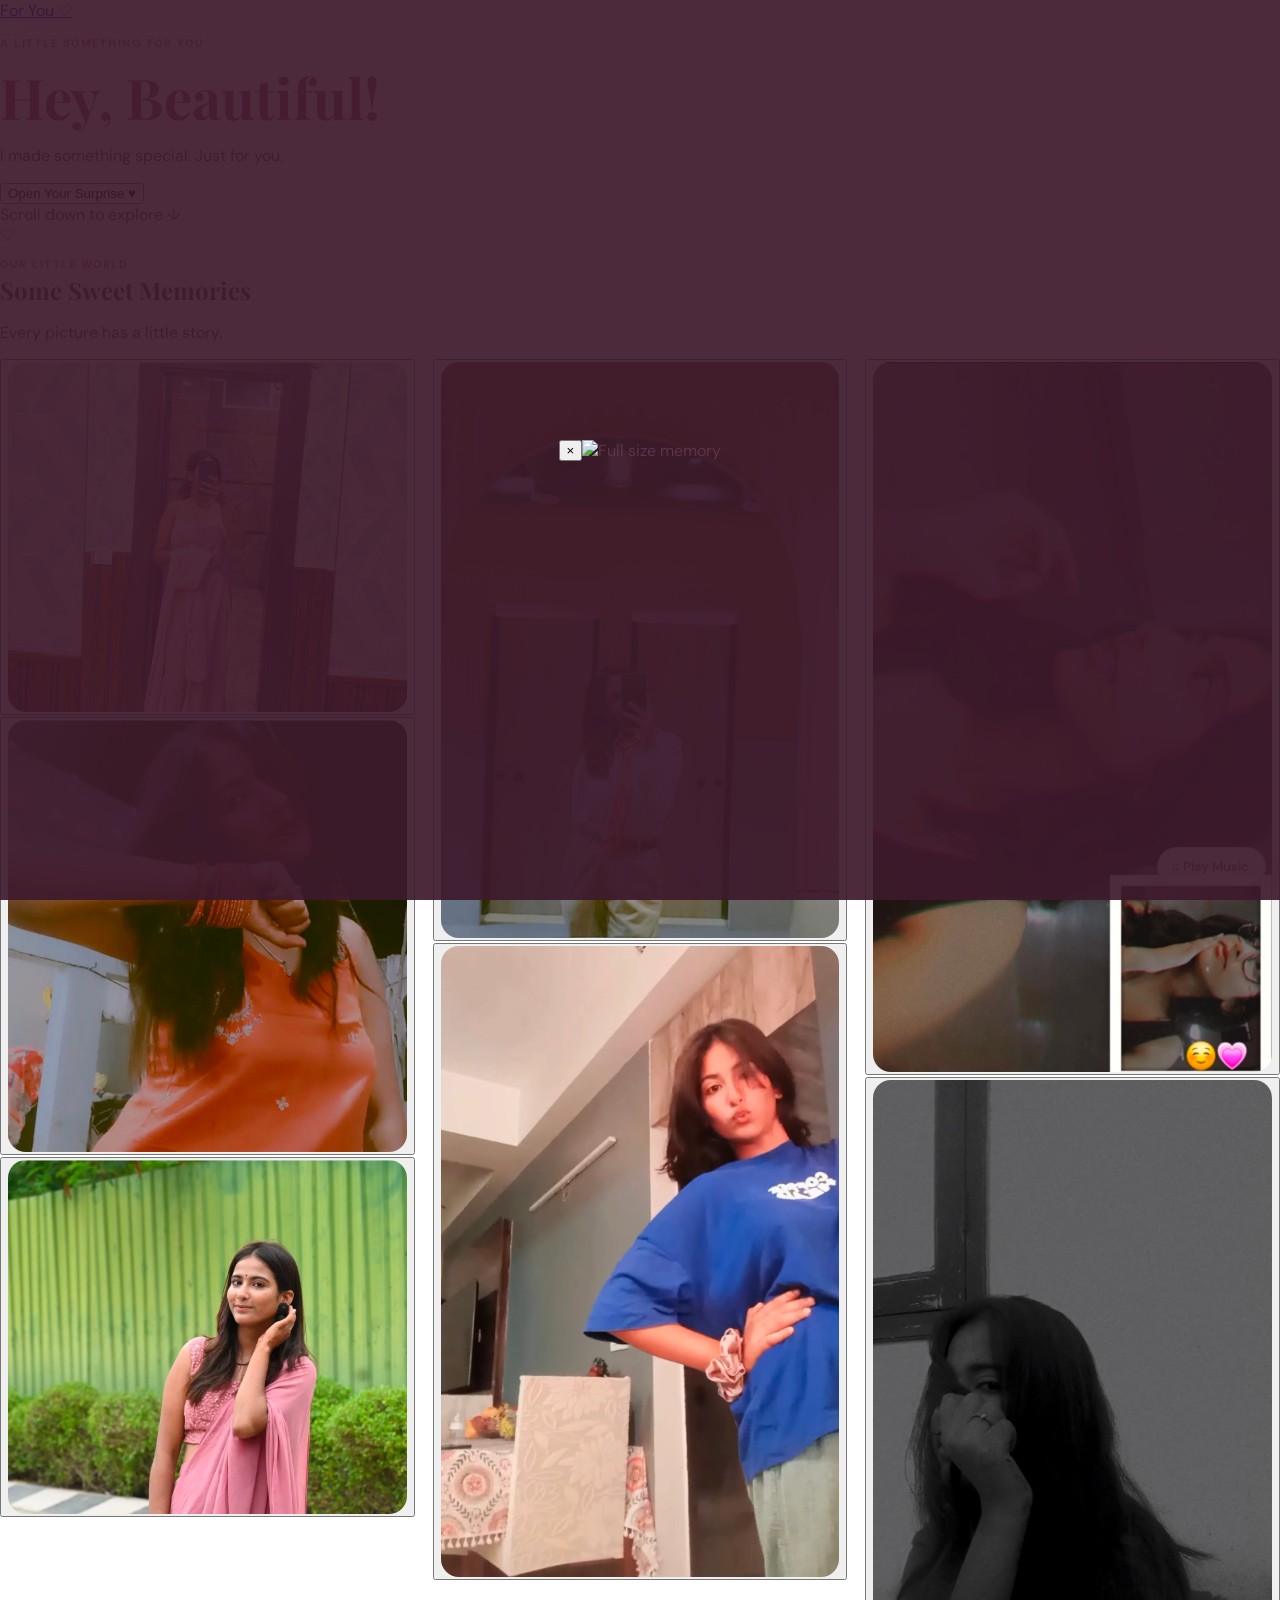
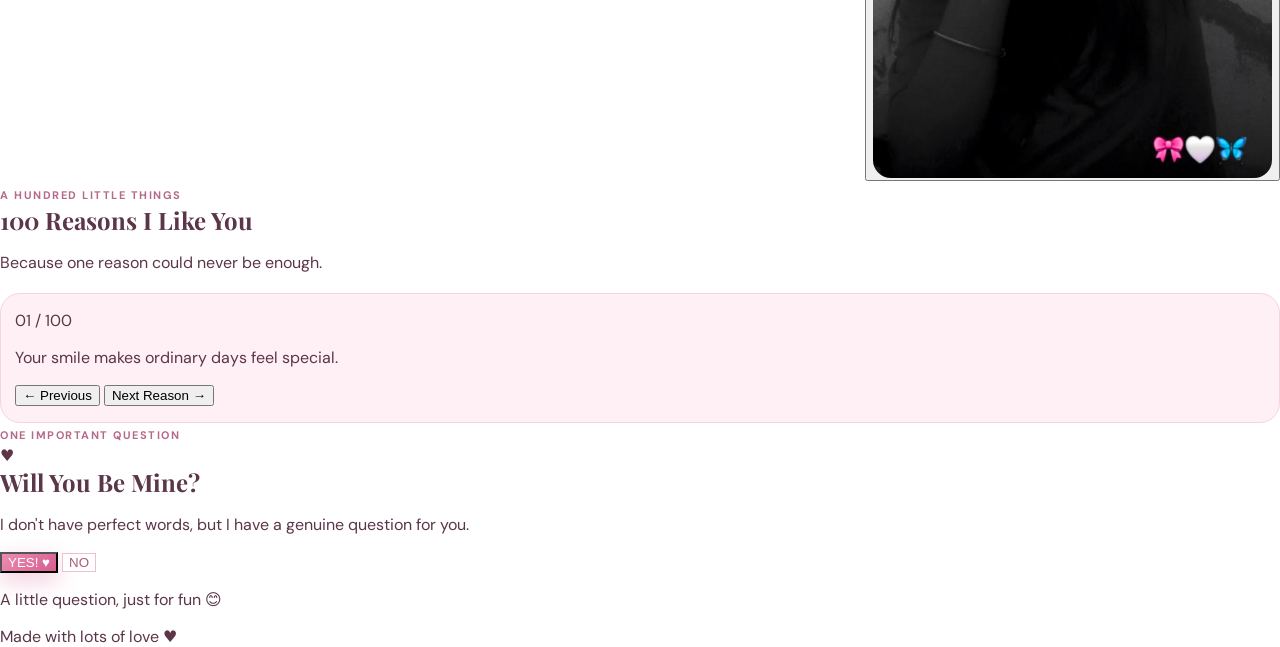
==== commit 863dda4d: "Revise index.html for content and structure updates" ====
--- a/index.html
+++ b/index.html
@@ -1,209 +1,100 @@
+
 <!DOCTYPE html>
 <html lang="en">
 <head>
   <meta charset="UTF-8">
   <meta name="viewport" content="width=device-width, initial-scale=1.0">
-  <meta name="theme-color" content="#ffeaf2">
-  <title>Siya, ye tumhare liye hai 🌷</title>
+  <meta name="theme-color" content="#fff0f5">
+  <title>A Little Surprise For You ❤️</title>
+  <link rel="stylesheet" href="style.css">
   <link rel="preconnect" href="https://fonts.googleapis.com">
-  <link rel="preconnect" href="https://fonts.gstatic.com" crossorigin>
-  <link href="https://fonts.googleapis.com/css2?family=DM+Sans:wght@400;500;600;700&family=Dancing+Script:wght@600;700&family=Playfair+Display:wght@600;700&display=swap" rel="stylesheet">
-  <link rel="stylesheet" href="style.css">
+  <link href="https://fonts.googleapis.com/css2?family=DM+Sans:wght@400;500;600;700&family=Playfair+Display:wght@500;600;700&display=swap" rel="stylesheet">
 </head>
 <body>
 
-  <!-- Reusable flower illustration -->
-  <svg width="0" height="0" style="position:absolute" aria-hidden="true">
-    <defs>
-      <symbol id="flower" viewBox="0 0 100 100">
-        <g fill="#f7a8c6" stroke="#fff" stroke-width="1.5">
-          <ellipse cx="50" cy="22" rx="13" ry="21"/>
-          <ellipse cx="50" cy="22" rx="13" ry="21" transform="rotate(60 50 50)"/>
-          <ellipse cx="50" cy="22" rx="13" ry="21" transform="rotate(120 50 50)"/>
-          <ellipse cx="50" cy="22" rx="13" ry="21" transform="rotate(180 50 50)"/>
-          <ellipse cx="50" cy="22" rx="13" ry="21" transform="rotate(240 50 50)"/>
-          <ellipse cx="50" cy="22" rx="13" ry="21" transform="rotate(300 50 50)"/>
-        </g>
-        <circle cx="50" cy="50" r="11" fill="#ffe08a"/>
-        <circle cx="50" cy="50" r="5" fill="#f4b942"/>
-      </symbol>
-    </defs>
-  </svg>
+  <div class="hearts-bg" id="heartsBg"></div>
 
-  <div class="glow glow-a" aria-hidden="true"></div>
-  <div class="glow glow-b" aria-hidden="true"></div>
-  <div id="petals" class="petals" aria-hidden="true"></div>
+  <header class="topbar">
+    <a class="logo" href="#">For You <span>♡</span></a>
+    <button class="music-btn" id="musicBtn">♫ Play Music</button>
+  </header>
 
-  <!-- Music player -->
-  <button id="musicBtn" class="music-btn" type="button" aria-label="Play music">
-    <span class="music-icon" aria-hidden="true">♫</span>
-    <span id="musicLabel" class="music-label">Play music</span>
-  </button>
-  <audio id="bgMusic" src="assets/music/music.mp3" loop preload="none"></audio>
-
-  <main class="page">
-
-    <!-- Hero -->
-    <header class="hero">
-      <svg class="hero-flower" aria-hidden="true"><use href="#flower"/></svg>
-      <p class="eyebrow">Shourya ne banayi hai, Siya ke liye, pyaar se 💗</p>
-      <h1>Siya, ye sirf <span class="script">tumhare</span> liye hai</h1>
-      <p class="intro">Thoda sa waqt nikaalna, aaraam se padhna, aur muskurana. 🌷</p>
-    </header>
-
-    <!-- Big opening letter -->
-    <section class="section" aria-labelledby="openTitle">
-      <article class="letter">
-        <h2 id="openTitle" class="letter-title">Ek bada sa letter, Siya ke naam 💌</h2>
-        <p>Meri pyaari Siya,</p>
-        <p>Pata nahi kahan se shuru karun. Kai baar socha ki ye sab seedha tumse keh dun, par jab bhi tumhare saamne aata hoon, alfaaz kahin kho jaate hain. Isliye maine socha ki kuch aisa banaun jo tumhare paas rahe, jab chaho tab padh sako.</p>
-        <p>Ye poori website maine apne haathon se, bade pyaar se, sirf tumhare liye banayi hai. Har photo, har phool, har line mein tumhara hi khayal hai.</p>
-        <p>Tumhe dekhkar ek ajeeb si shanti milti hai, jaise thaka hua din achanak halka ho jaaye. Tumhari baatein, tumhari muskaan, tumhara andaaz, sab kuch dil mein ghar kar chuka hai.</p>
-        <p>Neeche tumhari kuch tasveerein hain, aur har tasveer ke saath meri ek chhoti si baat. Unke baad ek lamba sa khat hai jisme maine tumhari tareef likhi hai, jitni likh paya. Aur sabse aakhir mein ek chhota sa sawaal, jo mujhe tumse puchna hai.</p>
-        <p>Bas itna yaad rakhna, tumhara jawab jo bhi ho, mere dil mein tumhari izzat aur tumhari jagah hamesha rahegi.</p>
-        <p>Toh chalo, aaraam se padho, aur muskurate hue aage badho. 🌷</p>
-        <p class="sign">— Tumhara Shourya</p>
-      </article>
+  <main>
+    <section class="hero section-card" id="home">
+      <div class="hero-content">
+        <span class="eyebrow">A LITTLE SOMETHING FOR YOU</span>
+        <h1>Hey, <span>Beautiful!</span></h1>
+        <p>I made something special. Just for you.</p>
+        <button class="primary-btn" data-scroll="memories">Open Your Surprise ♥</button>
+        <div class="scroll-hint">Scroll down to explore ↓</div>
+      </div>
+      <div class="hero-decoration">♡</div>
     </section>
 
-    <!-- Gallery with captions -->
-    <section class="section" aria-labelledby="memTitle">
-      <h2 id="memTitle" class="section-title">Siya ki pyaari tasveerein 🌸</h2>
-      <div id="gallery" class="gallery">
-        <figure data-name="a.jpg">
-          <img src="assets/images/a.jpg" alt="Siya, photo 1" loading="lazy" decoding="async">
-          <figcaption>Ye muskaan to seedha dil le jaati hai 🌸</figcaption>
-        </figure>
-        <figure data-name="b.jpg">
-          <img src="assets/images/b.jpg" alt="Siya, photo 2" loading="lazy" decoding="async">
-          <figcaption>Sadgi mein bhi kitni sundar lagti ho ✨</figcaption>
-        </figure>
-        <figure data-name="c.jpg">
-          <img src="assets/images/c.jpg" alt="Siya, photo 3" loading="lazy" decoding="async">
-          <figcaption>Tumhari aankhein poori kahani keh deti hain 💫</figcaption>
-        </figure>
-        <figure data-name="d.jpg">
-          <img src="assets/images/d.jpg" alt="Siya, photo 4" loading="lazy" decoding="async">
-          <figcaption>Jahan tum ho, wahan roshni ho jaati hai ☀️</figcaption>
-        </figure>
-        <figure data-name="e.jpg">
-          <img src="assets/images/e.jpg" alt="Siya, photo 5" loading="lazy" decoding="async">
-          <figcaption>Bas ek tasveer, aur dil ki dhadkan tez 💗</figcaption>
-        </figure>
-        <figure data-name="f.jpg">
-          <img src="assets/images/f.jpg" alt="Siya, photo 6" loading="lazy" decoding="async">
-          <figcaption>Phoolon jaisi komal, phoolon jaisi pyaari 🌷</figcaption>
-        </figure>
-        <figure data-name="g.jpg">
-          <img src="assets/images/g.jpg" alt="Siya, photo 7" loading="lazy" decoding="async">
-          <figcaption>Meri sabse pyaari tasveer, meri Siya 💖</figcaption>
-        </figure>
+    <section class="section-card" id="memories">
+      <div class="section-heading">
+        <span class="eyebrow">OUR LITTLE WORLD</span>
+        <h2>Some Sweet Memories</h2>
+        <p>Every picture has a little story.</p>
+      </div>
+      <div class="gallery" id="gallery">
+        <button class="photo" data-photo="assets/images/a.jpg"><img src="assets/images/a.jpg" alt="Memory 1"></button>
+        <button class="photo" data-photo="assets/images/b.jpg"><img src="assets/images/b.jpg" alt="Memory 2"></button>
+        <button class="photo" data-photo="assets/images/c.jpg"><img src="assets/images/c.jpg" alt="Memory 3"></button>
+        <button class="photo" data-photo="assets/images/d.jpg"><img src="assets/images/d.jpg" alt="Memory 4"></button>
+        <button class="photo" data-photo="assets/images/e.jpg"><img src="assets/images/e.jpg" alt="Memory 5"></button>
+        <button class="photo" data-photo="assets/images/f.jpg"><img src="assets/images/f.jpg" alt="Memory 6"></button>
+        <button class="photo" data-photo="assets/images/g.jpg"><img src="assets/images/g.jpg" alt="Memory 7"></button>
       </div>
     </section>
 
-    <!-- Long praise letter -->
-    <section class="section" aria-labelledby="praiseTitle">
-      <article class="letter">
-        <h2 id="praiseTitle" class="letter-title">Tumhari tareef mein ek chitthi 🌹</h2>
-        <p>Siya,</p>
-        <p>Tumhari tareef karna mere liye aasan bhi hai aur mushkil bhi. Aasan isliye ki tumhare mein itni achhi baatein hain ki alfaaz khud aa jaate hain, aur mushkil isliye ki jitna likhta hoon, lagta hai ki abhi bahut kuch baaki hai.</p>
-        <p>Sabse pehle to tumhari muskaan. Wo itni masoom aur itni sachchi hai ki dekhne waale ka din achha ho jaata hai. Kabhi kabhi lagta hai ki tum ek muskaan se hi saari pareshaniyan halki kar deti ho.</p>
-        <p>Tumhari sundarta sirf chehre ki nahi hai. Tumhara andaaz, tumhari baat karne ki tameez, tumhara chalna, tumhara hansna, sab mein ek alag si garima hai. Tum jis jagah hoti ho, wahan ka mahaul apne aap narm ho jaata hai.</p>
-        <p>Tumhari aankhein mujhe bahut pasand hain. Unmein ek gehraai hai, ek apnapan hai. Tum kuch na bolo tab bhi bahut kuch keh deti ho.</p>
-        <p>Tumhara dil bahut saaf hai. Tum logon ki parwah karti ho, chhoti chhoti baaton ka dhyaan rakhti ho, aur dikhawe ke bina apnapan nibhati ho. Aajkal aise log bahut kam milte hain, aur tum unmein se sabse khaas ho.</p>
-        <p>Tumhari saadgi mujhe sabse zyada pasand hai. Tumhe kisi dikhawe ki zaroorat nahi, tum jaisi ho waisi hi sabse pyaari ho. Tumhe dekhkar ye yaqeen aata hai ki asli khoobsurti dikhawe mein nahi, sachchai mein hoti hai.</p>
-        <p>Tum mehnat karna jaanti ho, aur himmat bhi rakhti ho. Kai baar tum bina bataye bahut kuch sambhal leti ho. Mujhe tumpe garv hota hai, aur main chahta hoon ki tum khud bhi apne aap par garv karo.</p>
-        <p>Tumhari baaton mein ek alag sukoon hai. Tumse baat karke lagta hai jaise koi apna sun raha hai, bina judge kiye, bina jaldi kiye. Tumhari awaaz mere liye sabse sukoon dene wali awaaz hai.</p>
-        <p>Tumhari hansi mein ek jaadu hai. Jab tum dil se hansti ho to lagta hai ki poori duniya thodi der ke liye ruk gayi ho. Kaash main har roz wo hansi dekh sakun.</p>
-        <p>Tum bahut samajhdaar ho, bahut sweet ho, thodi si shararati bhi ho, aur yahi sab milkar tumhe tum banata hai. Mujhe tumhari har ek aadat pasand hai, chahe wo badi ho ya chhoti.</p>
-        <p>Tum us phool ki tarah ho jo shor nahi machata, par jahan hota hai wahan ki jagah khushboo se bhar deta hai. Tum meri zindagi ka wo hissa ban chuki ho jiske bina sab kuch adhura lagta hai.</p>
-        <p>Main ye sab isliye likh raha hoon kyunki tum ye sunne ki haqdaar ho. Tum bahut khaas ho, bahut pyaari ho, aur bahut kuch achha deserve karti ho. Ye baat kabhi mat bhoolna.</p>
-        <p>Aur haan, ye sab to sirf shuruaat hai. Agle section mein 100 wajah hain, aur woh bhi poori nahi hain. 💗</p>
-        <p class="sign">— Tumhara Shourya</p>
-      </article>
-    </section>
-
-    <!-- Proposal card -->
-    <section class="section" aria-labelledby="askTitle">
-      <div id="card" class="card">
-        <svg class="corner corner-tl" aria-hidden="true"><use href="#flower"/></svg>
-        <svg class="corner corner-br" aria-hidden="true"><use href="#flower"/></svg>
-
-        <p class="script card-script">with all my heart</p>
-        <h2 id="askTitle" class="card-title">Siya, kya tum meri ho jaogi?</h2>
-        <p class="subtext">Tum meri har muskaan ki wajah ho. Jo bhi tumhara jawab ho, mujhe tumhari izzat hamesha rahegi. Tumhara jawab sirf tumhara hai.</p>
-
-        <div id="reasonBox" class="reason-box" hidden>
-          <div class="counter-row">
-            <span id="counter" class="counter">0 / 100</span>
-          </div>
-          <div class="progress" role="progressbar" aria-valuemin="0" aria-valuemax="100" aria-valuenow="0">
-            <div id="bar" class="bar"></div>
-          </div>
-          <p id="reasonText" class="reason-text" aria-live="polite"></p>
-        </div>
-
-        <div id="finalMsg" class="final-msg" hidden>
-          <p>💗 Tumne saare 100 reasons padh liye.</p>
-          <p>Tumhara faisla poori tarah tumhara hai, aur main uski izzat karunga. Mujhe sunne ke liye shukriya. Dono button abhi bhi tumhare paas hain.</p>
-        </div>
-
-        <div class="actions">
-          <button id="yesBtn" class="btn yes-btn" type="button">Yes 💗</button>
-          <button id="noBtn" class="btn no-btn" type="button">No</button>
+    <section class="section-card reasons-section" id="reasons">
+      <div class="section-heading">
+        <span class="eyebrow">A HUNDRED LITTLE THINGS</span>
+        <h2>100 Reasons I Like You</h2>
+        <p>Because one reason could never be enough.</p>
+      </div>
+      <div class="reason-box">
+        <span class="reason-number" id="reasonNumber">01 / 100</span>
+        <p id="reasonText">Your smile makes ordinary days feel special.</p>
+        <div class="reason-actions">
+          <button class="secondary-btn" id="prevReason">← Previous</button>
+          <button class="primary-btn" id="nextReason">Next Reason →</button>
         </div>
       </div>
     </section>
 
-    <footer class="footer">Shourya ne Siya ke liye pyaar se banaya hai 🌷</footer>
+    <section class="section-card proposal-section" id="proposal">
+      <span class="eyebrow">ONE IMPORTANT QUESTION</span>
+      <div class="big-heart">♥</div>
+      <h2>Will You Be Mine?</h2>
+      <p>I don't have perfect words, but I have a genuine question for you.</p>
+      <div class="proposal-buttons">
+        <button class="yes-btn" id="yesBtn">YES! ♥</button>
+        <button class="no-btn" id="noBtn">NO</button>
+      </div>
+      <p class="no-progress" id="noProgress">A little question, just for fun 😊</p>
+      <p class="no-reply" id="noReply" aria-live="polite"></p>
+    </section>
+
+    <section class="section-card final-section" id="finalSection" hidden>
+      <div class="big-heart">💗</div>
+      <h2>You Made My Day!</h2>
+      <p>Thank you for making this moment special. Sending you the biggest smile!</p>
+      <span class="final-sign">Made with love ♡</span>
+    </section>
   </main>
 
-  <!-- Lightbox -->
-  <div id="lightbox" class="lightbox" role="dialog" aria-modal="true" aria-label="Photo preview" hidden>
-    <button id="lbClose" class="lb-btn lb-close" type="button" aria-label="Close">✕</button>
-    <button id="lbPrev" class="lb-btn lb-prev" type="button" aria-label="Previous photo">‹</button>
-    <figure class="lb-figure">
-      <img id="lbImg" src="" alt="">
-      <figcaption id="lbCap" class="lb-cap"></figcaption>
-    </figure>
-    <button id="lbNext" class="lb-btn lb-next" type="button" aria-label="Next photo">›</button>
+  <footer>
+    Made with lots of love <span>♥</span>
+  </footer>
+
+  <div class="lightbox" id="lightbox" aria-hidden="true">
+    <button class="close-lightbox" id="closeLightbox" aria-label="Close">×</button>
+    <img id="lightboxImage" src="" alt="Full size memory">
   </div>
 
-  <!-- YES success screen -->
-  <div id="success" class="success" role="dialog" aria-modal="true" aria-labelledby="successTitle" hidden>
-    <div id="hearts" class="hearts" aria-hidden="true"></div>
-    <div class="success-card">
-      <svg class="success-flower" aria-hidden="true"><use href="#flower"/></svg>
-      <h2 id="successTitle" class="success-title">Thank you, Siya 💖</h2>
-      <p class="success-sub">Tumne meri zindagi ka sabse khoobsurat jawab diya hai. 🌷</p>
-
-      <article class="letter letter-love">
-        <h3 class="letter-title">Mera pyaar bhara khat 💌</h3>
-        <p>Meri jaan Siya,</p>
-        <p>Is waqt mere haath kaanp rahe hain aur dil bahut tez dhadak raha hai, par chehre par ek badi si muskaan hai. Tumne haan kaha, aur is ek chhote se shabd ne mujhe duniya ka sabse khush insaan bana diya.</p>
-        <p>Main tumse vaada karta hoon ki main tumhara saath kabhi nahi chhodunga. Khushi mein bhi, pareshani mein bhi, main hamesha tumhare paas rahunga. Jab tum thak jaogi, main tumhara sahara banunga. Jab tum muskuraogi, main tumhari muskaan ki wajah banne ki koshish karunga.</p>
-        <p>Main tumhe kabhi ye feel nahi hone dunga ki tum akeli ho. Tumhare sapne mere sapne hain, tumhari khushi meri khushi hai, aur tumhari izzat meri zimmedari.</p>
-        <p>Main perfect nahi hoon, par ek baat pakki hai, ki main tumhare liye hamesha sachcha rahunga. Tumhari baat sunoonga, tumhe samjhoonga, aur tumhe rozana ye ehsaas dilaunga ki tum kitni khaas ho.</p>
-        <p>Aaj se ye website sirf ek website nahi, hamari kahani ka pehla panna hai. Aage ke panne hum saath mein likhenge, haste hue, ladte hue, phir manate hue, aur har baar pehle se zyada pyaar karte hue.</p>
-        <p>Tum meri subah ki pehli muskaan ho aur raat ka aakhri sukoon ho. Main tumse dil se pyaar karta hoon, aur ye pyaar har din badhta hi jaayega.</p>
-        <p>Shukriya mujhe apna banane ke liye. 💖</p>
-        <p class="sign">— Hamesha tumhara, Shourya 🌷</p>
-      </article>
-
-      <div class="reply-box">
-        <h3 class="reply-title">Ab tumhari baari, Shourya ke liye kuch likho 💗</h3>
-        <p class="reply-hint">Jo dil mein ho likh do. Neeche button se seedha Shourya ko bhej sakti ho.</p>
-        <textarea id="replyText" class="reply-text" placeholder="Shourya, main tumse kehna chahti hoon..."></textarea>
-        <div class="reply-actions">
-          <button id="replyWA" class="btn yes-btn" type="button">WhatsApp se bhejo</button>
-          <button id="replyCopy" class="btn ghost-btn" type="button">Copy karo</button>
-        </div>
-        <p id="replyNote" class="reply-note" aria-live="polite"></p>
-      </div>
-
-      <button id="successClose" class="btn ghost-btn" type="button">Wapas website par</button>
-    </div>
-  </div>
+  <audio id="backgroundMusic" src="assets/music/music.mp3" loop></audio>
 
   <script src="script.js"></script>
 </body>
--- a/style.css
+++ b/style.css
@@ -18,7 +18,7 @@
   overflow-x:hidden;
 }
 [hidden]{display:none !important}
-h1,h2{font-family:'Playfair Display',serif;margin:0}
+h1,h2,h3{font-family:'Playfair Display',serif;margin:0}
 .script{font-family:'Dancing Script',cursive}
 
 /* Soft glowing blobs */
@@ -29,10 +29,7 @@
 
 /* Falling petals */
 .petals{position:fixed;inset:0;pointer-events:none;overflow:hidden;z-index:1}
-.petal{
-  position:absolute;top:-40px;opacity:0;will-change:transform;
-  animation:fall linear infinite;
-}
+.petal{position:absolute;top:-40px;opacity:0;will-change:transform;animation:fall linear infinite}
 @keyframes fall{
   0%{transform:translate3d(0,-40px,0) rotate(0deg);opacity:0}
   10%{opacity:.85}
@@ -46,7 +43,7 @@
 .hero{padding:10px 0 6px}
 .hero-flower{width:84px;height:84px;animation:spin 18s linear infinite;filter:drop-shadow(0 6px 12px #e978a455)}
 @keyframes spin{to{transform:rotate(360deg)}}
-.eyebrow{letter-spacing:2px;text-transform:uppercase;font-size:11px;color:#b66a89;font-weight:700;margin:14px 0 0}
+.eyebrow{letter-spacing:1.5px;text-transform:uppercase;font-size:11px;color:#b66a89;font-weight:700;margin:14px 0 0;line-height:1.6}
 h1{font-size:clamp(32px,7vw,56px);margin:12px 0;color:#a94470;line-height:1.15}
 h1 .script{font-size:1.15em;color:var(--pink);font-weight:700}
 .intro{color:var(--muted);margin:0 auto;max-width:520px}
@@ -54,12 +51,25 @@
 /* Sections */
 .section{margin-top:34px}
 .section-title{font-size:clamp(22px,4.5vw,30px);color:#a94470;margin-bottom:16px}
+
+/* Letters */
+.letter{
+  position:relative;max-width:640px;margin:0 auto;padding:28px 22px;text-align:left;
+  background:linear-gradient(180deg,#fffdfd,#fff3f8);
+  border:1px solid #f6c8d9;border-radius:26px;box-shadow:var(--shadow);
+}
+.letter::before{
+  content:"";position:absolute;inset:8px;border:1px dashed #f3bcd1;border-radius:20px;pointer-events:none;
+}
+.letter-title{font-size:clamp(21px,5vw,27px);color:#a94470;text-align:center;margin-bottom:16px}
+.letter p{margin:0 0 12px;line-height:1.75;font-size:15.5px;color:#6a3f55}
+.letter .sign{font-family:'Dancing Script',cursive;font-size:26px;color:var(--pink);text-align:right;margin:16px 0 0;font-weight:700}
 
 /* Gallery (original proportions, no cropping) */
 .gallery{columns:2;column-gap:14px}
 @media(min-width:700px){.gallery{columns:3;column-gap:18px}}
 .gallery figure{
-  break-inside:avoid;margin:0 0 14px;padding:6px;background:#fff;
+  break-inside:avoid;margin:0 0 14px;padding:6px 6px 12px;background:#fff;
   border-radius:24px;box-shadow:0 8px 24px #d78ba52e;cursor:zoom-in;
   opacity:0;transform:translateY(26px) scale(.97);
   transition:opacity .7s ease,transform .7s ease,box-shadow .3s ease;
@@ -67,9 +77,10 @@
 .gallery figure.show{opacity:1;transform:none}
 .gallery figure.show:hover{transform:translateY(-4px) scale(1.02);box-shadow:0 14px 34px #d78ba54d}
 .gallery img{display:block;width:100%;height:auto;border-radius:18px}
+.gallery figcaption{margin:10px 6px 0;font-size:13.5px;line-height:1.45;color:#a0587a;font-weight:500}
 .gallery figure.missing{cursor:default}
 .gallery figure.missing img{display:none}
-.gallery figure.missing::after{
+.gallery figure.missing::before{
   content:attr(data-name);display:grid;place-items:center;min-height:190px;
   border-radius:18px;background:linear-gradient(135deg,#ffe3ee,#fff6fa);
   color:#c27a98;font-weight:600;
@@ -85,7 +96,7 @@
 .corner-tl{top:-22px;left:-18px;animation:spin 22s linear infinite}
 .corner-br{bottom:-22px;right:-18px;animation:spin 26s linear infinite reverse}
 .card-script{font-size:26px;color:var(--pink);margin:0}
-.card-title{font-size:clamp(28px,6vw,38px);color:#a94470;margin:4px 0 10px}
+.card-title{font-size:clamp(26px,6vw,36px);color:#a94470;margin:4px 0 10px;line-height:1.25}
 .subtext{font-size:14.5px;line-height:1.6;color:#946d7f;margin:0 auto;max-width:430px}
 
 /* NO reasons */
@@ -112,6 +123,8 @@
 .yes-btn{background:linear-gradient(135deg,#ed8bb0,#d65e91);color:#fff;box-shadow:0 8px 22px #d65e9150}
 .yes-btn:hover{transform:translateY(-2px) scale(1.04);box-shadow:0 12px 28px #d65e9166}
 .yes-btn:disabled{opacity:.9;cursor:default;transform:none}
+.ghost-btn{background:#fff;color:#a85c7b;border:1px solid #efbfd1}
+.ghost-btn:hover{transform:translateY(-2px)}
 .no-btn{
   background:#fff;color:#a85c7b;border:1px solid #efbfd1;
   transform:translate(var(--tx,0px),var(--ty,0px));
@@ -145,11 +158,11 @@
 }
 .lb-figure{margin:0;max-width:92vw;text-align:center}
 .lb-figure img{
-  display:block;max-width:92vw;max-height:80vh;width:auto;height:auto;
+  display:block;max-width:92vw;max-height:76vh;width:auto;height:auto;margin:0 auto;
   border:6px solid #fff;border-radius:22px;box-shadow:0 20px 60px #0006;
   animation:zoomIn .35s ease;
 }
-.lb-cap{margin-top:12px;color:#ffd9e8;font-size:13px}
+.lb-cap{margin-top:12px;color:#ffd9e8;font-size:14px;line-height:1.5;padding:0 8px}
 .lb-btn{
   position:absolute;border:0;cursor:pointer;color:#fff;background:#ffffff26;
   width:46px;height:46px;border-radius:50%;font-size:24px;line-height:1;
@@ -162,13 +175,13 @@
 @keyframes fadeIn{from{opacity:0}to{opacity:1}}
 @keyframes zoomIn{from{opacity:0;transform:scale(.92)}to{opacity:1;transform:none}}
 
-/* Success screen */
+/* Success screen (scrollable, so the long letter fits on phones) */
 .success{
-  position:fixed;inset:0;z-index:100;display:flex;align-items:center;justify-content:center;padding:20px;
+  position:fixed;inset:0;z-index:100;display:flex;padding:20px 14px;
   background:radial-gradient(circle at 50% 30%,#fff5f9,#ffd3e5 70%,#ffc0d8);
-  animation:fadeIn .6s ease;overflow:hidden;
-}
-.hearts{position:absolute;inset:0;pointer-events:none}
+  animation:fadeIn .6s ease;overflow-y:auto;overflow-x:hidden;-webkit-overflow-scrolling:touch;
+}
+.hearts{position:fixed;inset:0;pointer-events:none;z-index:0}
 .heart{position:absolute;bottom:-50px;opacity:0;will-change:transform;animation:rise linear infinite}
 @keyframes rise{
   0%{transform:translate3d(0,0,0) scale(.7);opacity:0}
@@ -176,19 +189,34 @@
   100%{transform:translate3d(var(--drift,30px),-112vh,0) scale(1.15);opacity:0}
 }
 .success-card{
-  position:relative;max-width:460px;padding:34px 24px;text-align:center;
-  background:#ffffffdd;border:1px solid #f6c8d9;border-radius:32px;
+  position:relative;z-index:1;width:min(600px,100%);margin:auto;padding:30px 18px 26px;text-align:center;
+  background:#ffffffe0;border:1px solid #f6c8d9;border-radius:32px;
   box-shadow:0 24px 70px #c96d9240;animation:pop .8s cubic-bezier(.2,1.3,.4,1);
 }
 @keyframes pop{from{opacity:0;transform:scale(.7)}to{opacity:1;transform:none}}
 .success-flower{width:90px;height:90px;animation:spin 14s linear infinite;filter:drop-shadow(0 6px 14px #e978a466)}
-.success-title{font-size:clamp(32px,8vw,44px);color:#a94470;margin:10px 0}
-.success-text{font-size:17px;line-height:1.6;color:#7a4a60;margin:0 0 10px}
-.success-sub{font-size:14px;color:#a97890;margin:0 0 22px}
+.success-title{font-size:clamp(30px,8vw,42px);color:#a94470;margin:10px 0 6px}
+.success-sub{font-size:15px;color:#a97890;margin:0 0 20px}
+.letter-love{box-shadow:none;margin-bottom:22px}
+
+/* Reply box */
+.reply-box{margin:0 0 20px;padding:18px 14px;background:var(--pale);border:1px solid #f6d3e0;border-radius:22px;text-align:left}
+.reply-title{font-size:19px;color:#a94470;text-align:center}
+.reply-hint{font-size:13.5px;color:var(--muted);text-align:center;margin:6px 0 12px;line-height:1.5}
+.reply-text{
+  width:100%;min-height:130px;resize:vertical;padding:12px;border:1px solid #efbfd1;border-radius:16px;
+  font:15px/1.6 'DM Sans',sans-serif;color:var(--ink);background:#fff;
+}
+.reply-text:focus{outline:3px solid #f6c3d8;border-color:#e978a4}
+.reply-actions{display:flex;gap:10px;justify-content:center;flex-wrap:wrap;margin-top:12px}
+.reply-actions .btn{font-size:14.5px;padding:12px 20px}
+.reply-note{min-height:20px;margin:10px 0 0;text-align:center;font-size:13px;color:#b34878;font-weight:600}
 
 @media(max-width:480px){
   .page{padding-top:26px}
   .card{padding:32px 16px 26px}
+  .letter{padding:24px 16px}
+  .letter p{font-size:15px}
   .btn{padding:13px 26px}
   .music-label{display:none}
   .music-btn{padding:8px}
